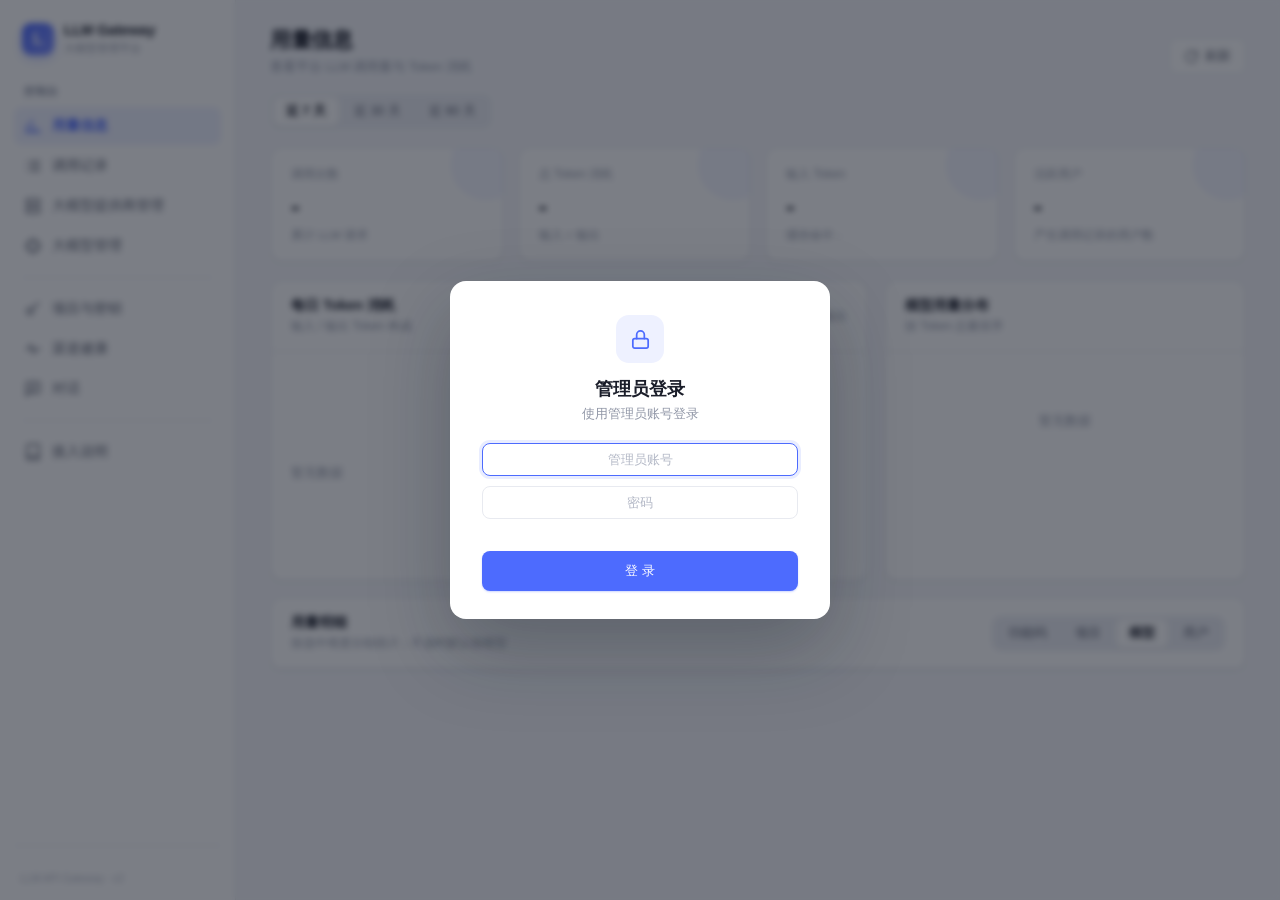
==== templates/model_manage.html @ e77bf0d7 "chore: adopt opensource-main as open-source baseline Merge unrelated open-source history into main. " ====
<!DOCTYPE html>
<html lang="zh-CN">
<head>
<meta charset="UTF-8">
<meta name="viewport" content="width=device-width, initial-scale=1.0">
<title>大模型管理平台 - LLM Gateway</title>
<style>
    :root {
        --accent: #4d6bfe;
        --accent-strong: #3d59e8;
        --accent-soft: #eef1ff;
        --accent-fade: #9db0ff;
        --text: #1a1d29;
        --text-2: #5b6070;
        --text-3: #9096a6;
        --border: #e8eaf0;
        --bg: #f6f7fb;
        --surface: #ffffff;
        --success: #12a150;
        --success-soft: #e9f8ef;
        --danger: #e5484d;
        --danger-soft: #fdecec;
        --warning: #d97706;
        --warning-soft: #fff7e8;
        --radius: 12px;
        --sidebar-w: 236px;
        --shadow: 0 1px 2px rgba(16, 24, 40, .04), 0 1px 3px rgba(16, 24, 40, .05);
    }

    * { margin: 0; padding: 0; box-sizing: border-box; }
    html, body { height: 100%; }
    body {
        font-family: -apple-system, BlinkMacSystemFont, "Segoe UI", "PingFang SC", "Hiragino Sans GB",
                     "Microsoft YaHei", Roboto, sans-serif;
        background: var(--bg);
        color: var(--text);
        font-size: 14px;
        -webkit-font-smoothing: antialiased;
    }
    button, input, select, textarea { font-family: inherit; }

    /* ========== 布局 ========== */
    .app { display: flex; min-height: 100vh; }
    .sidebar {
        width: var(--sidebar-w); flex: 0 0 var(--sidebar-w); height: 100vh;
        position: sticky; top: 0; background: var(--surface);
        border-right: 1px solid var(--border); display: flex; flex-direction: column;
        padding: 18px 14px 16px;
    }
    .brand { display: flex; align-items: center; gap: 10px; padding: 4px 8px 22px; }
    .brand-mark {
        width: 32px; height: 32px; border-radius: 9px; flex: 0 0 32px;
        background: linear-gradient(135deg, #4d6bfe 0%, #7b8cff 100%);
        display: flex; align-items: center; justify-content: center;
        color: #fff; font-weight: 700; font-size: 17px;
        box-shadow: 0 4px 10px rgba(77, 107, 254, .28);
    }
    .brand-name { font-size: 14.5px; font-weight: 700; letter-spacing: -.2px; line-height: 1.2; }
    .brand-sub { font-size: 11px; color: var(--text-3); margin-top: 2px; }

    .nav-label { font-size: 11px; font-weight: 600; letter-spacing: .06em; color: var(--text-3); padding: 6px 10px 8px; }
    .nav { display: flex; flex-direction: column; gap: 2px; }
    .nav-item {
        display: flex; align-items: center; gap: 10px; width: 100%;
        padding: 10px 10px; border: 0; border-radius: 8px; background: transparent;
        color: var(--text-2); font-size: 13.5px; font-weight: 500; cursor: pointer;
        text-align: left; text-decoration: none; transition: background .15s, color .15s;
    }
    .nav-item svg { width: 18px; height: 18px; flex: 0 0 18px; }
    .nav-item:hover { background: #f4f5f9; color: var(--text); }
    .nav-item.active { background: var(--accent-soft); color: var(--accent); font-weight: 600; }
    .nav-item.active svg { stroke: var(--accent); }

    .sidebar-foot { margin-top: auto; padding-top: 14px; border-top: 1px solid var(--border); }
    .env-title { font-size: 11px; font-weight: 600; color: var(--text-3); margin: 0 4px 8px; }
    .env-switch { display: flex; flex-direction: column; gap: 2px; }
    .env-btn {
        display: flex; align-items: center; gap: 8px; border: 0; background: transparent;
        border-radius: 7px; padding: 7px 9px; font-size: 12.5px; color: var(--text-2);
        cursor: pointer; text-align: left; transition: background .15s, color .15s;
    }
    .env-btn:hover { background: #f4f5f9; }
    .env-btn.active { color: var(--accent); font-weight: 600; background: var(--accent-soft); }
    .env-dot { width: 7px; height: 7px; border-radius: 50%; flex: 0 0 7px; background: #c6cad4; }
    .env-btn.active .env-dot { background: var(--accent); box-shadow: 0 0 0 3px rgba(77,107,254,.14); }
    .sidebar-version { font-size: 10.5px; color: #b7bbc7; padding: 12px 6px 0; }

    .main { flex: 1; min-width: 0; display: flex; flex-direction: column; }
    .topbar {
        display: flex; align-items: flex-end; justify-content: space-between; gap: 20px;
        padding: 26px 34px 18px; background: var(--bg);
        position: sticky; top: 0; z-index: 20; backdrop-filter: blur(6px);
    }
    .page-title { font-size: 21px; font-weight: 700; letter-spacing: -.3px; }
    .page-desc { font-size: 12.5px; color: var(--text-3); margin-top: 5px; }
    .topbar-actions { display: flex; align-items: center; gap: 8px; padding-bottom: 2px; }
    .content { padding: 0 34px 40px; max-width: 1480px; width: 100%; }
    .section { display: none; }
    .section.active { display: block; animation: fadeUp .22s ease; }
    @keyframes fadeUp { from { opacity: 0; transform: translateY(4px); } to { opacity: 1; transform: none; } }

    /* ========== 按钮 / 表单 ========== */
    .btn {
        display: inline-flex; align-items: center; justify-content: center; gap: 6px;
        padding: 8px 14px; border: 1px solid transparent; border-radius: 8px;
        font-size: 13px; font-weight: 500; cursor: pointer; white-space: nowrap;
        transition: background .15s, border-color .15s, color .15s, box-shadow .15s;
    }
    .btn svg { width: 15px; height: 15px; }
    .btn-primary { background: var(--accent); color: #fff; box-shadow: 0 1px 2px rgba(77,107,254,.28); }
    .btn-primary:hover { background: var(--accent-strong); }
    .btn-ghost { background: var(--surface); border-color: var(--border); color: var(--text-2); }
    .btn-ghost:hover { border-color: #d3d7e2; color: var(--text); }
    .btn-danger { background: var(--danger-soft); color: var(--danger); }
    .btn-danger:hover { background: #fbdcdc; }
    .btn-link { background: transparent; border: 0; color: var(--accent); padding: 4px 6px; }
    .btn-link:hover { background: var(--accent-soft); }
    .btn-link.danger { color: var(--danger); }
    .btn-link.danger:hover { background: var(--danger-soft); }
    .btn-sm { padding: 6px 10px; font-size: 12px; border-radius: 7px; }
    .btn:disabled { opacity: .55; cursor: not-allowed; }
    .btn-icon { padding: 8px; width: 34px; height: 34px; }

    .input, .select, .textarea {
        width: 100%; padding: 8px 11px; border: 1px solid var(--border); border-radius: 8px;
        background: var(--surface); font-size: 13px; color: var(--text); outline: none;
        transition: border-color .15s, box-shadow .15s;
    }
    .input::placeholder, .textarea::placeholder { color: #b3b8c6; }
    .input:focus, .select:focus, .textarea:focus {
        border-color: var(--accent); box-shadow: 0 0 0 3px rgba(77, 107, 254, .12);
    }
    .input:disabled, .select:disabled, .textarea:disabled {
        background: #f3f4f7; color: #a6abb8; cursor: not-allowed;
    }
    .param-panel { background: #fbfbfd; border: 1px solid var(--border); border-radius: 10px; padding: 14px; }
    .param-grid { display: grid; grid-template-columns: repeat(2, 1fr); gap: 14px 18px; }
    .param-item { display: flex; flex-direction: column; gap: 5px; }
    .param-name { display: flex; align-items: baseline; justify-content: space-between; gap: 8px; font-size: 12px; font-weight: 600; color: var(--text-2); }
    .param-range { font-size: 10.5px; font-weight: 400; color: var(--text-3); }
    .param-hint { font-size: 10.5px; line-height: 1.5; color: var(--text-3); }
    @media (max-width: 700px) { .param-grid { grid-template-columns: 1fr; } }
    .select { appearance: none; background-image: url("data:image/svg+xml,%3Csvg xmlns='http://www.w3.org/2000/svg' width='12' height='12' viewBox='0 0 24 24' fill='none' stroke='%239096a6' stroke-width='2'%3E%3Cpath d='M6 9l6 6 6-6'/%3E%3C/svg%3E"); background-repeat: no-repeat; background-position: right 10px center; padding-right: 28px; }
    .textarea { resize: vertical; min-height: 64px; }
    .field { display: flex; flex-direction: column; gap: 6px; }
    .field > label { font-size: 12px; font-weight: 600; color: var(--text-2); }
    .field > label .req { color: var(--danger); }
    .field .hint { font-size: 11.5px; color: var(--text-3); }
    .field-row { display: grid; grid-template-columns: 1fr 1fr; gap: 16px; }
    .field-row .full { grid-column: 1 / -1; }
    .radio-group { display: flex; gap: 16px; padding: 5px 0; }
    .radio-group label { display: inline-flex; align-items: center; gap: 5px; font-size: 13px; color: var(--text-2); cursor: pointer; }
    .radio-group input { accent-color: var(--accent); }

    /* ========== 通用卡片 / 表格 ========== */
    .card { background: var(--surface); border: 1px solid var(--border); border-radius: var(--radius); box-shadow: var(--shadow); }
    .card-head {
        display: flex; align-items: center; justify-content: space-between; gap: 12px;
        padding: 16px 20px; border-bottom: 1px solid var(--border);
    }
    .card-title { font-size: 14px; font-weight: 650; }
    .card-sub { font-size: 12px; color: var(--text-3); margin-top: 3px; }
    .card-body { padding: 20px; }

    .toolbar {
        display: flex; align-items: center; gap: 10px; flex-wrap: wrap;
        padding: 16px 20px; border-bottom: 1px solid var(--border);
    }
    .toolbar .input, .toolbar .select { width: auto; min-width: 130px; }
    .toolbar .spacer { flex: 1; }
    .toolbar-search { position: relative; }
    .toolbar-search .input { padding-left: 32px; min-width: 180px; }
    .toolbar-search svg { position: absolute; left: 10px; top: 50%; transform: translateY(-50%); width: 14px; height: 14px; color: var(--text-3); pointer-events: none; }

    table { width: 100%; border-collapse: collapse; }
    th, td { text-align: left; padding: 11px 14px; font-size: 13px; border-bottom: 1px solid #f1f2f6; vertical-align: middle; }
    th { color: var(--text-3); font-size: 11.5px; font-weight: 600; letter-spacing: .02em; background: #fbfbfd; white-space: nowrap; }
    tbody tr:last-child td { border-bottom: 0; }
    tbody tr:hover td { background: #f9faff; }
    /* 复制成功后短暂高亮新增行，便于定位 */
    @keyframes rowFlash { from { background: var(--accent-soft); } to { background: transparent; } }
    tbody tr.row-copied td { animation: rowFlash 1.8s ease-out; }
    .table-wrap { overflow-x: auto; }
    .num { font-variant-numeric: tabular-nums; }
    .muted { color: var(--text-3); }
    .mono { font-family: "SFMono-Regular", Consolas, "Liberation Mono", Menlo, monospace; }
    .ellipsis { display: block; max-width: 220px; overflow: hidden; text-overflow: ellipsis; white-space: nowrap; }
    .actions { display: flex; gap: 2px; white-space: nowrap; }

    .tag { display: inline-flex; align-items: center; padding: 2px 8px; border-radius: 6px; font-size: 11px; font-weight: 600; line-height: 1.6; white-space: nowrap; }
    .tag-blue { background: var(--accent-soft); color: var(--accent); }
    .tag-green { background: var(--success-soft); color: var(--success); }
    .tag-orange { background: var(--warning-soft); color: var(--warning); }
    .tag-purple { background: #f3ecff; color: #7c3aed; }
    .tag-gray { background: #f3f4f7; color: var(--text-3); }
    .tag-red { background: var(--danger-soft); color: var(--danger); }
    /* 集群1..9 使用固定色系，便于列表中快速区分 */
    .tag-c1 { background: #eef1ff; color: #4d6bfe; }
    .tag-c2 { background: #e9f8ef; color: #12a150; }
    .tag-c3 { background: #fff7e8; color: #d97706; }
    .tag-c4 { background: #f3ecff; color: #7c3aed; }
    .tag-c5 { background: #e6f7fa; color: #0891b2; }
    .tag-c6 { background: #fdeef3; color: #db2777; }
    .tag-c7 { background: #e7f7f3; color: #0f766e; }
    .tag-c8 { background: #f2f9e5; color: #4d7c0f; }
    .tag-c9 { background: #f1f4f9; color: #475569; }

    .empty { text-align: center; padding: 54px 20px; color: var(--text-3); font-size: 13px; }
    .empty svg { width: 38px; height: 38px; stroke: #d6d9e2; margin-bottom: 10px; }

    /* 胶囊开关 */
    .toggle { position: relative; display: inline-block; width: 38px; height: 22px; cursor: pointer; vertical-align: middle; }
    .toggle input { opacity: 0; width: 0; height: 0; }
    .toggle-track { position: absolute; inset: 0; background: #d9dce5; border-radius: 22px; transition: background .2s; }
    .toggle-track::before { content: ""; position: absolute; width: 18px; height: 18px; left: 2px; top: 2px; background: #fff; border-radius: 50%; transition: transform .2s; box-shadow: 0 1px 2px rgba(0,0,0,.18); }
    .toggle input:checked + .toggle-track { background: var(--success); }
    .toggle input:checked + .toggle-track::before { transform: translateX(16px); }
    .toggle.loading { opacity: .5; pointer-events: none; }

    /* ========== 用量 ========== */
    .section-head { display: flex; align-items: center; justify-content: space-between; gap: 14px; margin-bottom: 18px; }
    .segmented { display: inline-flex; padding: 3px; background: #eceef4; border-radius: 9px; gap: 2px; }
    .segmented button {
        border: 0; background: transparent; padding: 6px 13px; border-radius: 7px;
        font-size: 12.5px; font-weight: 500; color: var(--text-2); cursor: pointer; transition: all .15s;
    }
    .segmented button:hover { color: var(--text); }
    .segmented button.active { background: var(--surface); color: var(--text); box-shadow: 0 1px 2px rgba(16,24,40,.1); font-weight: 600; }

    .stat-grid { display: grid; grid-template-columns: repeat(4, 1fr); gap: 14px; margin-bottom: 18px; }
    .stat {
        background: var(--surface); border: 1px solid var(--border); border-radius: var(--radius);
        padding: 18px 20px; box-shadow: var(--shadow); position: relative; overflow: hidden;
    }
    .stat-label { font-size: 12px; color: var(--text-3); font-weight: 500; display: flex; align-items: center; gap: 6px; }
    .stat-value { font-size: 26px; font-weight: 700; letter-spacing: -.6px; margin-top: 8px; font-variant-numeric: tabular-nums; }
    .stat-sub { font-size: 11.5px; color: var(--text-3); margin-top: 6px; }
    .stat-accent { position: absolute; right: -18px; top: -18px; width: 70px; height: 70px; border-radius: 50%; background: var(--accent-soft); opacity: .7; }

    .grid-2 { display: grid; grid-template-columns: 1.65fr 1fr; gap: 16px; margin-bottom: 16px; }
    .chart-wrap { padding: 20px 20px 12px; }
    .chart-legend { display: flex; gap: 16px; font-size: 11.5px; color: var(--text-3); }
    .legend-item { display: inline-flex; align-items: center; gap: 6px; }
    .legend-dot { width: 8px; height: 8px; border-radius: 2px; }
    .chart { display: flex; align-items: flex-end; gap: 6px; height: 196px; padding-top: 14px; overflow-x: auto; }
    .chart-col { position: relative; flex: 1 1 0; min-width: 8px; max-width: 54px; display: flex; flex-direction: column; align-items: center; height: 100%; justify-content: flex-end; padding-bottom: 18px; }
    .chart-stack { width: 100%; display: flex; flex-direction: column; justify-content: flex-end; height: 100%; border-radius: 0; overflow: hidden; background: #f3f4f8; }
    .chart-seg { width: 100%; transition: filter .15s; }
    .chart-col:hover .chart-stack { filter: brightness(.96); }
    .chart-seg.input { background: var(--accent); border-radius: 0; }
    .chart-seg.output { background: var(--accent-fade); border-radius: 0 0 2px 2px; }
    .chart-x { position: absolute; bottom: 0; left: 50%; transform: translateX(-50%); font-size: 10px; color: var(--text-3); white-space: nowrap; }
    .chart-empty { height: 190px; display: flex; align-items: center; justify-content: center; color: var(--text-3); font-size: 13px; }

    .mini-list { padding: 6px 8px 12px; }
    .mini-row { display: flex; align-items: center; gap: 12px; padding: 11px 12px; border-radius: 8px; }
    .mini-row:hover { background: #f9faff; }
    .mini-rank { width: 20px; font-size: 11px; font-weight: 700; color: var(--text-3); }
    .mini-main { flex: 1; min-width: 0; }
    .mini-model { font-size: 12.5px; font-weight: 600; overflow: hidden; text-overflow: ellipsis; white-space: nowrap; }
    .mini-bar { height: 4px; border-radius: 4px; background: #eef0f6; margin-top: 6px; overflow: hidden; }
    .mini-bar span { display: block; height: 100%; border-radius: 4px; background: var(--accent); }
    .mini-value { font-size: 12px; font-weight: 600; font-variant-numeric: tabular-nums; text-align: right; }
    .mini-value small { display: block; font-size: 10.5px; color: var(--text-3); font-weight: 400; margin-top: 2px; }

    /* ========== 分页 ========== */
    .pagination { display: flex; align-items: center; justify-content: space-between; padding: 13px 20px; border-top: 1px solid var(--border); }
    .page-info { font-size: 12.5px; color: var(--text-3); }
    .page-btns { display: flex; align-items: center; gap: 6px; }
    .page-num { font-size: 12.5px; color: var(--text-2); padding: 0 8px; font-variant-numeric: tabular-nums; }

    /* ========== 模态框 ========== */
    .modal-overlay {
        display: none; position: fixed; inset: 0; z-index: 100;
        background: rgba(16, 20, 34, .42); align-items: flex-start; justify-content: center;
        padding: 7vh 18px 18px; overflow-y: auto; backdrop-filter: blur(2px);
    }
    .modal-overlay.active { display: flex; }
    .modal {
        width: 600px; max-width: 100%; background: var(--surface); border-radius: 14px;
        box-shadow: 0 24px 64px rgba(16, 24, 40, .2); animation: popIn .2s ease;
    }
    .modal.wide { width: 700px; }
    @keyframes popIn { from { opacity: 0; transform: translateY(8px) scale(.985); } to { opacity: 1; transform: none; } }
    .modal-head { display: flex; align-items: center; justify-content: space-between; padding: 18px 24px; border-bottom: 1px solid var(--border); }
    .modal-head h3 { font-size: 15.5px; font-weight: 650; }
    .modal-close { border: 0; background: transparent; color: var(--text-3); font-size: 20px; line-height: 1; cursor: pointer; padding: 4px 8px; border-radius: 6px; }
    .modal-close:hover { background: #f3f4f7; color: var(--text); }
    .modal-body { padding: 22px 24px; }
    .modal-foot { display: flex; justify-content: flex-end; gap: 10px; padding: 15px 24px; border-top: 1px solid var(--border); background: #fbfbfd; border-radius: 0 0 14px 14px; }

    /* ========== 确认弹窗 ========== */
    .modal-overlay.confirm-overlay { align-items: center; padding: 20px; }
    .confirm-modal {
        width: 424px; max-width: 100%; background: var(--surface); border-radius: 16px;
        box-shadow: 0 28px 80px rgba(16, 24, 40, .26), 0 0 0 1px rgba(16, 24, 40, .04);
        overflow: hidden; animation: popIn .18s ease;
    }
    .confirm-body { display: flex; align-items: flex-start; gap: 15px; padding: 24px 24px 20px; }
    .confirm-icon {
        width: 42px; height: 42px; flex: 0 0 42px; border-radius: 12px;
        display: flex; align-items: center; justify-content: center;
        background: var(--danger-soft); color: var(--danger);
    }
    .confirm-icon.is-primary { background: var(--accent-soft); color: var(--accent); }
    .confirm-icon svg { width: 20px; height: 20px; }
    .confirm-copy { min-width: 0; flex: 1; padding-top: 1px; }
    .confirm-copy h3 { font-size: 15.5px; font-weight: 650; letter-spacing: -.1px; }
    .confirm-copy p { margin-top: 7px; font-size: 13px; line-height: 1.65; color: var(--text-2); word-break: break-word; }
    .confirm-subject {
        display: flex; align-items: center; gap: 8px; margin-top: 12px; padding: 9px 12px;
        border: 1px solid var(--border); border-radius: 8px; background: #f7f8fb;
        font-size: 12.5px; font-weight: 600; color: var(--text); word-break: break-all;
    }
    .confirm-subject::before { content: ''; width: 6px; height: 6px; flex: 0 0 6px; border-radius: 50%; background: var(--danger); }
    .confirm-subject.is-primary::before { background: var(--accent); }
    .confirm-copy .confirm-note { color: var(--text-3); font-size: 12.5px; }
    .confirm-foot {
        display: flex; justify-content: flex-end; gap: 10px; padding: 14px 24px;
        background: #fbfbfd; border-top: 1px solid var(--border);
    }
    .btn-danger-solid { background: var(--danger); color: #fff; box-shadow: 0 1px 2px rgba(229, 72, 77, .32); }
    .btn-danger-solid:hover { background: #d33c41; }
    .confirm-foot .btn:focus-visible { outline: 2px solid var(--accent-fade); outline-offset: 2px; }

    /* 下拉建议 */
    .combo { position: relative; }
    .combo .input { padding-right: 30px; }
    .combo .arrow { position: absolute; right: 11px; top: 50%; transform: translateY(-50%); pointer-events: none; color: var(--text-3); font-size: 10px; transition: transform .15s; }
    .combo .arrow.open { transform: translateY(-50%) rotate(180deg); }
    .combo-list {
        display: none; position: absolute; top: calc(100% + 4px); left: 0; right: 0; z-index: 30;
        background: var(--surface); border: 1px solid var(--border); border-radius: 9px;
        box-shadow: 0 12px 32px rgba(16,24,40,.14); max-height: 230px; overflow-y: auto; padding: 4px;
    }
    .combo-list.active { display: block; }
    .combo-item { padding: 8px 10px; border-radius: 6px; font-size: 12.5px; cursor: pointer; color: var(--text-2); }
    .combo-item:hover { background: var(--accent-soft); color: var(--accent); }
    .combo-empty { padding: 12px; font-size: 12px; color: var(--text-3); text-align: center; }
    .company-item { display: flex; align-items: center; justify-content: space-between; gap: 12px; }
    .ci-name { font-size: 12.5px; font-weight: 600; color: var(--text); }
    .combo-item:hover .ci-name { color: var(--accent); }
    .ci-meta { font-size: 11px; color: var(--text-3); max-width: 62%; overflow: hidden; text-overflow: ellipsis; white-space: nowrap; }

    /* ========== Toast / 鉴权 ========== */
    .toast {
        position: fixed; top: 22px; left: 50%; transform: translateX(-50%);
        padding: 10px 18px; border-radius: 9px; font-size: 13px; font-weight: 500;
        z-index: 200; color: #fff; box-shadow: 0 8px 24px rgba(16,24,40,.18);
        animation: toastIn .22s ease;
    }
    .toast-success { background: #172033; }
    .toast-error { background: var(--danger); }
    @keyframes toastIn { from { opacity: 0; transform: translate(-50%, -8px); } to { opacity: 1; transform: translate(-50%, 0); } }

    .auth-overlay { display: none; position: fixed; inset: 0; z-index: 300; background: rgba(16,20,34,.55); align-items: center; justify-content: center; padding: 20px; backdrop-filter: blur(3px); }
    .auth-overlay.active { display: flex; }
    .auth-card { width: 380px; max-width: 100%; background: var(--surface); border-radius: 16px; padding: 34px 32px 28px; text-align: center; box-shadow: 0 30px 80px rgba(16,24,40,.28); }
    .auth-icon { width: 48px; height: 48px; margin: 0 auto 14px; border-radius: 13px; background: var(--accent-soft); display: flex; align-items: center; justify-content: center; color: var(--accent); }
    .auth-icon svg { width: 23px; height: 23px; }
    .auth-card h2 { font-size: 18px; font-weight: 700; margin-bottom: 5px; }
    .auth-hint { font-size: 12.5px; color: var(--text-3); margin-bottom: 20px; }
    .auth-card .input { text-align: center; }
    .auth-card .input + .input { margin-top: 10px; }
    .auth-error { font-size: 12px; color: var(--danger); min-height: 18px; margin-top: 8px; text-align: left; }
    .auth-card .btn { width: 100%; margin-top: 6px; padding: 10px 0; }

    /* ========== 接入说明 ========== */
    .nav-divider { height: 1px; background: var(--border); margin: 10px 8px; }
    .doc-stack { display: flex; flex-direction: column; gap: 16px; }
    .doc-hero {
        background: linear-gradient(120deg, #f2f5ff 0%, #ffffff 58%);
        border: 1px solid #e3e8ff; border-radius: var(--radius); padding: 22px 24px;
    }
    .doc-hero h2 { font-size: 16px; margin-bottom: 8px; }
    .doc-hero p { font-size: 13px; color: var(--text-2); line-height: 1.75; }
    .doc-card { padding: 20px 22px; }
    .doc-card h3 { font-size: 14px; font-weight: 650; margin-bottom: 6px; }
    .doc-card .doc-sub { font-size: 12px; color: var(--text-3); margin-bottom: 14px; }
    .doc-card p { font-size: 13px; color: var(--text-2); line-height: 1.8; }
    .doc-card p + p { margin-top: 8px; }
    .doc-card code, .doc-hero code {
        background: #f1f3f9; color: #3d59e8; padding: 1px 6px; border-radius: 5px;
        font-family: "SFMono-Regular", Consolas, Menlo, monospace; font-size: 12px;
    }
    .doc-grid { display: grid; grid-template-columns: 1fr 1fr; gap: 16px; }
    .doc-table th, .doc-table td { padding: 9px 12px; font-size: 12.5px; }
    .doc-table td code { white-space: nowrap; }
    .doc-steps { counter-reset: step; display: flex; flex-direction: column; gap: 10px; margin-top: 12px; }
    .doc-step { display: flex; gap: 12px; align-items: flex-start; }
    .doc-step::before {
        counter-increment: step; content: counter(step);
        width: 22px; height: 22px; flex: 0 0 22px; border-radius: 50%;
        background: var(--accent-soft); color: var(--accent); font-size: 11.5px; font-weight: 700;
        display: flex; align-items: center; justify-content: center; margin-top: 1px;
    }
    .doc-step div { font-size: 12.5px; color: var(--text-2); line-height: 1.7; }
    .code-box { margin-top: 12px; border-radius: 10px; overflow: hidden; background: #0f172a; }
    .code-head {
        display: flex; align-items: center; justify-content: space-between;
        padding: 8px 12px; background: rgba(255,255,255,.06);
        color: #94a3b8; font-size: 11.5px; letter-spacing: .02em;
    }
    .code-head button {
        border: 1px solid rgba(255,255,255,.18); background: transparent; color: #cbd5e1;
        border-radius: 5px; padding: 3px 9px; font-size: 11px; cursor: pointer;
    }
    .code-head button:hover { background: rgba(255,255,255,.08); color: #fff; }
    .code-block {
        margin: 0; padding: 16px 18px; color: #e2e8f0;
        font-family: "SFMono-Regular", Consolas, "Liberation Mono", Menlo, monospace;
        font-size: 12.5px; line-height: 1.75; overflow-x: auto; white-space: pre;
    }

    /* ========== 项目 / 渠道健康 ========== */
    .flex { display: flex; align-items: center; gap: 8px; }
    .grid-3 { display: grid; grid-template-columns: repeat(3, minmax(0, 1fr)); gap: 14px; }
    .health-cluster {
        background: var(--surface); border: 1px solid var(--border);
        border-radius: 12px; padding: 14px 16px;
    }
    .health-cluster-head { display: flex; justify-content: space-between; align-items: center; font-weight: 600; margin-bottom: 10px; }
    .health-cluster-stats { display: flex; gap: 14px; font-size: 12.5px; color: var(--text-2); }
    .health-cluster-stats b { color: var(--text); font-variant-numeric: tabular-nums; }
    .status-badge {
        display: inline-flex; align-items: center; gap: 6px;
        padding: 3px 8px; border-radius: 999px; font-size: 11.5px; font-weight: 600;
        white-space: nowrap;
    }
    .status-badge::before { content: ''; width: 7px; height: 7px; border-radius: 50%; background: currentColor; }
    .status-closed { color: #15803d; background: #ecfdf3; }
    .status-open { color: #b42318; background: #fef3f2; }
    .status-half_open { color: #b54708; background: #fffaeb; }
    .status-disabled { color: #475467; background: #f2f4f7; }
    .secret-box {
        background: #0f172a; color: #e2e8f0; padding: 14px 16px; border-radius: 10px;
        font-family: "SFMono-Regular", Consolas, "Liberation Mono", Menlo, monospace;
        font-size: 12.5px; line-height: 1.7; word-break: break-all;
    }
    .detail-meta { color: var(--text-3); font-size: 12px; }
    .route-input { width: 74px; }
    @media (max-width: 1200px) {
        .grid-3 { grid-template-columns: repeat(2, minmax(0, 1fr)); }
    }
    @media (max-width: 760px) {
        .grid-3 { grid-template-columns: 1fr; }
    }

    /* ========== 响应式 ========== */
    @media (max-width: 1200px) {
        .stat-grid { grid-template-columns: repeat(2, 1fr); }
        .grid-2 { grid-template-columns: 1fr; }
    }
    @media (max-width: 900px) {
        .sidebar { width: 68px; flex-basis: 68px; padding: 16px 10px; }
        .brand-text, .nav-label, .nav-item span, .env-title, .env-btn span, .sidebar-version { display: none; }
        .brand { justify-content: center; padding-bottom: 16px; }
        .nav-item { justify-content: center; padding: 11px; }
        .env-btn { justify-content: center; }
        .topbar, .content { padding-left: 20px; padding-right: 20px; }
        .topbar { flex-direction: column; align-items: flex-start; }
    }
</style>
</head>
<body>
<div class="app">
    <!-- 左侧菜单 -->
    <aside class="sidebar">
        <div class="brand">
            <div class="brand-mark">L</div>
            <div class="brand-text">
                <div class="brand-name">LLM Gateway</div>
                <div class="brand-sub">大模型管理平台</div>
            </div>
        </div>

        <div class="nav-label">控制台</div>
        <nav class="nav">
            <button class="nav-item active" data-section="usage" onclick="switchSection('usage')">
                <svg viewBox="0 0 24 24" fill="none" stroke="currentColor" stroke-width="1.8" stroke-linecap="round" stroke-linejoin="round"><path d="M4 20V10"/><path d="M10 20V4"/><path d="M16 20v-6"/><path d="M22 20H2"/></svg>
                <span>用量信息</span>
            </button>
            <button class="nav-item" data-section="calls" onclick="switchSection('calls')">
                <svg viewBox="0 0 24 24" fill="none" stroke="currentColor" stroke-width="1.8" stroke-linecap="round" stroke-linejoin="round"><path d="M8 6h13"/><path d="M8 12h13"/><path d="M8 18h13"/><path d="M3 6h.01"/><path d="M3 12h.01"/><path d="M3 18h.01"/></svg>
                <span>调用记录</span>
            </button>
            <button class="nav-item" data-section="providers" onclick="switchSection('providers')">
                <svg viewBox="0 0 24 24" fill="none" stroke="currentColor" stroke-width="1.8" stroke-linecap="round" stroke-linejoin="round"><rect x="3" y="3" width="18" height="7" rx="2"/><rect x="3" y="14" width="18" height="7" rx="2"/><path d="M7 6.5h.01"/><path d="M7 17.5h.01"/></svg>
                <span>大模型提供商管理</span>
            </button>
            <button class="nav-item" data-section="models" onclick="switchSection('models')">
                <svg viewBox="0 0 24 24" fill="none" stroke="currentColor" stroke-width="1.8" stroke-linecap="round" stroke-linejoin="round"><rect x="6" y="6" width="12" height="12" rx="2"/><path d="M9 2v4"/><path d="M15 2v4"/><path d="M9 18v4"/><path d="M15 18v4"/><path d="M2 9h4"/><path d="M2 15h4"/><path d="M18 9h4"/><path d="M18 15h4"/></svg>
                <span>大模型管理</span>
            </button>
            <div class="nav-divider"></div>
            <button class="nav-item" data-section="projects" onclick="switchSection('projects')">
                <svg viewBox="0 0 24 24" fill="none" stroke="currentColor" stroke-width="1.8" stroke-linecap="round" stroke-linejoin="round"><circle cx="8" cy="15" r="4"/><path d="m10.85 12.15 6.15-6.15"/><path d="m18 5 1.5-1.5"/><path d="m15 8 1.5-1.5"/></svg>
                <span>项目与密钥</span>
            </button>
            <button class="nav-item" data-section="health" onclick="switchSection('health')">
                <svg viewBox="0 0 24 24" fill="none" stroke="currentColor" stroke-width="1.8" stroke-linecap="round" stroke-linejoin="round"><path d="M3 12h4l2-6 4 12 2-6h6"/></svg>
                <span>渠道健康</span>
            </button>
            <a class="nav-item" href="/chat" target="_blank" rel="noopener">
                <svg viewBox="0 0 24 24" fill="none" stroke="currentColor" stroke-width="1.8" stroke-linecap="round" stroke-linejoin="round"><path d="M21 15a2 2 0 0 1-2 2H7l-4 4V5a2 2 0 0 1 2-2h14a2 2 0 0 1 2 2z"/><path d="M8 9h8"/><path d="M8 13h5"/></svg>
                <span>对话</span>
            </a>
            <div class="nav-divider"></div>
            <button class="nav-item" data-section="integration" onclick="switchSection('integration')">
                <svg viewBox="0 0 24 24" fill="none" stroke="currentColor" stroke-width="1.8" stroke-linecap="round" stroke-linejoin="round"><path d="M4 19.5A2.5 2.5 0 0 1 6.5 17H20"/><path d="M6.5 2H20v20H6.5A2.5 2.5 0 0 1 4 19.5v-15A2.5 2.5 0 0 1 6.5 2z"/></svg>
                <span>接入说明</span>
            </button>
        </nav>

        <div class="sidebar-foot">
            <div id="envBlock">
                <div class="env-title">环境</div>
                <div class="env-switch" id="envSwitch"></div>
            </div>
            <div class="sidebar-version">LLM API Gateway · v2</div>
        </div>
    </aside>

    <!-- 右侧内容 -->
    <main class="main">
        <header class="topbar">
            <div>
                <h1 class="page-title" id="pageTitle">用量信息</h1>
                <p class="page-desc" id="pageDesc">查看平台 LLM 调用量与 Token 消耗</p>
            </div>
            <div class="topbar-actions">
                <button class="btn btn-ghost" onclick="refreshSection()" title="刷新当前页面">
                    <svg viewBox="0 0 24 24" fill="none" stroke="currentColor" stroke-width="1.8" stroke-linecap="round" stroke-linejoin="round"><path d="M21 12a9 9 0 1 1-2.64-6.36"/><path d="M21 3v6h-6"/></svg>
                    刷新
                </button>
                <button class="btn btn-ghost" id="btnLock" onclick="lockPage()" style="display:none" title="退出管理登录">
                    <svg viewBox="0 0 24 24" fill="none" stroke="currentColor" stroke-width="1.8" stroke-linecap="round" stroke-linejoin="round"><rect x="4" y="11" width="16" height="10" rx="2"/><path d="M8 11V7a4 4 0 0 1 8 0v4"/></svg>
                    退出
                </button>
            </div>
        </header>

        <div class="content">
            <!-- ============ 用量信息 ============ -->
            <section class="section active" id="sec-usage">
                <div class="section-head">
                    <div class="segmented" id="usageRange">
                        <button class="active" onclick="setUsageRange(7, this)">近 7 天</button>
                        <button onclick="setUsageRange(30, this)">近 30 天</button>
                        <button onclick="setUsageRange(90, this)">近 90 天</button>
                    </div>
                    <span class="muted" style="font-size:12px" id="usageRangeText"></span>
                </div>

                <div class="stat-grid">
                    <div class="stat">
                        <div class="stat-accent"></div>
                        <div class="stat-label">调用次数</div>
                        <div class="stat-value num" id="statCalls">-</div>
                        <div class="stat-sub" id="statCallsSub">累计 LLM 请求</div>
                    </div>
                    <div class="stat">
                        <div class="stat-accent"></div>
                        <div class="stat-label">总 Token 消耗</div>
                        <div class="stat-value num" id="statTokens">-</div>
                        <div class="stat-sub" id="statTokensSub">输入 + 输出</div>
                    </div>
                    <div class="stat">
                        <div class="stat-accent"></div>
                        <div class="stat-label">输入 Token</div>
                        <div class="stat-value num" id="statPrompt">-</div>
                        <div class="stat-sub" id="statCacheSub">缓存命中 -</div>
                    </div>
                    <div class="stat">
                        <div class="stat-accent"></div>
                        <div class="stat-label">活跃用户</div>
                        <div class="stat-value num" id="statUsers">-</div>
                        <div class="stat-sub">产生调用记录的用户数</div>
                    </div>
                </div>

                <div class="grid-2">
                    <div class="card">
                        <div class="card-head">
                            <div>
                                <div class="card-title">每日 Token 消耗</div>
                                <div class="card-sub">输入 / 输出 Token 构成</div>
                            </div>
                            <div class="chart-legend">
                                <span class="legend-item"><span class="legend-dot" style="background:#4d6bfe"></span>输入</span>
                                <span class="legend-item"><span class="legend-dot" style="background:#9db0ff"></span>输出</span>
                            </div>
                        </div>
                        <div class="chart-wrap">
                            <div class="chart" id="usageChart"><div class="chart-empty">暂无数据</div></div>
                        </div>
                    </div>

                    <div class="card">
                        <div class="card-head">
                            <div>
                                <div class="card-title">模型用量分布</div>
                                <div class="card-sub">按 Token 总量排序</div>
                            </div>
                        </div>
                        <div class="mini-list" id="modelMiniList">
                            <div class="empty">暂无数据</div>
                        </div>
                    </div>
                </div>

                <div class="card">
                    <div class="card-head">
                        <div>
                            <div class="card-title">用量明细</div>
                            <div class="card-sub">按选中维度分组统计；不选时默认按模型</div>
                        </div>
                        <div class="segmented" id="usageGroupBy">
                            <button data-group="feature_code" onclick="toggleUsageGroup('feature_code', this)">功能码</button>
                            <button data-group="project" onclick="toggleUsageGroup('project', this)">项目</button>
                            <button data-group="model" class="active" onclick="toggleUsageGroup('model', this)">模型</button>
                            <button data-group="user_id" onclick="toggleUsageGroup('user_id', this)">用户</button>
                        </div>
                    </div>
                    <div class="table-wrap">
                        <table>
                            <thead id="usageGroupHead"></thead>
                            <tbody id="usageGroupBody"></tbody>
                        </table>
                    </div>
                </div>
            </section>

            <!-- ============ 调用记录 ============ -->
            <section class="section" id="sec-calls">
                <div class="card">
                    <div class="toolbar">
                        <div class="toolbar-search">
                            <svg viewBox="0 0 24 24" fill="none" stroke="currentColor" stroke-width="2"><circle cx="11" cy="11" r="7"/><path d="m20 20-3.5-3.5"/></svg>
                            <input class="input" id="callUser" placeholder="用户 ID">
                        </div>
                        <input class="input" id="callProject" placeholder="项目 ID">
                        <input class="input" id="callModel" placeholder="模型名称">
                        <input class="input" id="callPurpose" placeholder="用途（main / async / 自定义）">
                        <input class="input" id="callStart" type="date" title="开始日期">
                        <input class="input" id="callEnd" type="date" title="结束日期">
                        <button class="btn btn-primary btn-sm" onclick="searchCalls()">查询</button>
                        <button class="btn btn-ghost btn-sm" onclick="resetCallFilters()">重置</button>
                    </div>
                    <div class="table-wrap">
                        <table>
                            <thead>
                            <tr>
                                <th>时间</th>
                                <th>用户</th>
                                <th>项目</th>
                                <th>模型</th>
                                <th>用途</th>
                                <th>流式</th>
                                <th>输入</th>
                                <th>输出</th>
                                <th>缓存命中</th>
                                <th>总 Token</th>
                            </tr>
                            </thead>
                            <tbody id="callBody">
                            <tr><td colspan="10"><div class="empty">加载中...</div></td></tr>
                            </tbody>
                        </table>
                    </div>
                    <div class="pagination">
                        <span class="page-info" id="callPageInfo">共 0 条</span>
                        <div class="page-btns">
                            <button class="btn btn-ghost btn-sm" id="callPrev" onclick="gotoCallPage(-1)">上一页</button>
                            <span class="page-num" id="callPageNum">1 / 1</span>
                            <button class="btn btn-ghost btn-sm" id="callNext" onclick="gotoCallPage(1)">下一页</button>
                        </div>
                    </div>
                </div>
            </section>

            <!-- ============ 大模型提供商管理 ============ -->
            <section class="section" id="sec-providers">
                <div class="section-head" style="justify-content:flex-end">
                    <button class="btn btn-primary" onclick="openProviderModal()">
                        <svg viewBox="0 0 24 24" fill="none" stroke="currentColor" stroke-width="2" stroke-linecap="round"><path d="M12 5v14"/><path d="M5 12h14"/></svg>
                        新增提供商
                    </button>
                </div>

                <div class="card">
                    <div class="table-wrap">
                        <table>
                            <thead>
                            <tr>
                                <th>提供商名称</th>
                                <th>API 地址</th>
                                <th>API Key</th>
                                <th>关联模型</th>
                                <th>备注</th>
                                <th>更新时间</th>
                                <th style="text-align:right">操作</th>
                            </tr>
                            </thead>
                            <tbody id="providerBody">
                            <tr><td colspan="7"><div class="empty">加载中...</div></td></tr>
                            </tbody>
                        </table>
                    </div>
                </div>
            </section>

            <!-- ============ 大模型管理 ============ -->
            <section class="section" id="sec-models">
                <div class="card">
                    <div class="toolbar">
                        <div class="toolbar-search">
                            <svg viewBox="0 0 24 24" fill="none" stroke="currentColor" stroke-width="2"><circle cx="11" cy="11" r="7"/><path d="m20 20-3.5-3.5"/></svg>
                            <input class="input" id="filterModelName" placeholder="模型名称" oninput="loadModels()">
                        </div>
                        <select class="select" id="filterProvider" onchange="loadModels()">
                            <option value="">全部提供商</option>
                        </select>
                        <select class="select" id="filterType" onchange="loadModels()">
                            <option value="">全部类型</option>
                            <option value="0">文本模型</option>
                            <option value="1">语音模型</option>
                        </select>
                        <select class="select" id="filterUsing" onchange="loadModels()">
                            <option value="">全部状态</option>
                            <option value="1">使用中</option>
                            <option value="0">未使用</option>
                        </select>
                        <select class="select" id="filterAsyncType" onchange="loadModels()">
                            <option value="">全部集群</option>
                            <option value="async1">集群1</option>
                            <option value="async2">集群2</option>
                            <option value="async3">集群3</option>
                            <option value="async4">集群4</option>
                            <option value="async5">集群5</option>
                            <option value="async6">集群6</option>
                            <option value="async7">集群7</option>
                            <option value="async8">集群8</option>
                            <option value="async9">集群9</option>
                        </select>
                        <div class="spacer"></div>
                        <button class="btn btn-primary" onclick="openModelModal()">
                            <svg viewBox="0 0 24 24" fill="none" stroke="currentColor" stroke-width="2" stroke-linecap="round"><path d="M12 5v14"/><path d="M5 12h14"/></svg>
                            新增模型
                        </button>
                    </div>
                    <div class="table-wrap">
                        <table>
                            <thead>
                            <tr>
                                <th>模型名称</th>
                                <th>提供商</th>
                                <th>类型</th>
                                <th>使用中</th>
                                <th>思考</th>
                                <th>流式</th>
                                <th>集群</th>
                                <th>大模型参数</th>
                                <th>单价</th>
                                <th>提供商参数</th>
                                <th>备注</th>
                                <th style="text-align:right">操作</th>
                            </tr>
                            </thead>
                            <tbody id="modelBody">
                            <tr><td colspan="12"><div class="empty">加载中...</div></td></tr>
                            </tbody>
                        </table>
                    </div>
                </div>
            </section>

            <!-- ============ 项目与密钥 ============ -->
            <section class="section" id="sec-projects">
                <div class="section-head" style="justify-content:space-between">
                    <div class="toolbar-search">
                        <svg viewBox="0 0 24 24" fill="none" stroke="currentColor" stroke-width="2"><circle cx="11" cy="11" r="7"/><path d="m20 20-3.5-3.5"/></svg>
                        <input class="input" id="projectKeyword" placeholder="搜索项目名称" oninput="loadProjects(true)">
                    </div>
                    <button class="btn btn-primary" onclick="openProjectModal()">
                        <svg viewBox="0 0 24 24" fill="none" stroke="currentColor" stroke-width="2" stroke-linecap="round"><path d="M12 5v14"/><path d="M5 12h14"/></svg>
                        新增项目
                    </button>
                </div>

                <div class="card">
                    <div class="table-wrap">
                        <table>
                            <thead>
                            <tr>
                                <th>项目</th>
                                <th>状态</th>
                                <th>今日调用</th>
                                <th>本月调用</th>
                                <th>今日成本</th>
                                <th>本月成本</th>
                                <th>有效 Token</th>
                                <th style="text-align:right">操作</th>
                            </tr>
                            </thead>
                            <tbody id="projectBody">
                            <tr><td colspan="8"><div class="empty">加载中...</div></td></tr>
                            </tbody>
                        </table>
                    </div>
                </div>

                <div class="card" id="projectDetailCard" style="display:none;margin-top:18px">
                    <div class="card-head">
                        <div>
                            <div class="card-title" id="projectDetailTitle">项目</div>
                            <div class="card-sub" id="projectDetailSub"></div>
                        </div>
                        <div class="flex">
                            <button class="btn btn-ghost btn-sm" onclick="showProjectCalls()">调用记录</button>
                            <button class="btn btn-ghost btn-sm" onclick="editCurrentProject()">编辑项目</button>
                            <button class="btn btn-ghost btn-sm" onclick="exportProjectCsv()">导出 CSV</button>
                            <button class="btn btn-primary btn-sm" onclick="openTokenModal()">新建 Token</button>
                        </div>
                    </div>
                    <div class="stat-grid" id="projectDetailStats"></div>
                    <div class="table-wrap">
                        <table>
                            <thead>
                            <tr>
                                <th>名称</th>
                                <th>密钥</th>
                                <th>允许模型</th>
                                <th>状态</th>
                                <th>最后使用</th>
                                <th>过期时间</th>
                                <th style="text-align:right">操作</th>
                            </tr>
                            </thead>
                            <tbody id="projectTokenBody">
                            <tr><td colspan="7"><div class="empty">选择项目后查看 Token</div></td></tr>
                            </tbody>
                        </table>
                    </div>
                    <div class="card-head" style="margin-top:20px">
                        <div>
                            <div class="card-title">近 30 天模型用量</div>
                            <div class="card-sub" id="projectUsageSummary"></div>
                        </div>
                    </div>
                    <div class="table-wrap">
                        <table>
                            <thead>
                            <tr>
                                <th>模型</th>
                                <th>调用次数</th>
                                <th>输入 Token</th>
                                <th>输出 Token</th>
                                <th>总 Token</th>
                                <th>成本</th>
                            </tr>
                            </thead>
                            <tbody id="projectUsageBody">
                            <tr><td colspan="6"><div class="empty">选择项目后查看用量</div></td></tr>
                            </tbody>
                        </table>
                    </div>
                </div>
            </section>

            <!-- ============ 渠道健康 ============ -->
            <section class="section" id="sec-health">
                <div class="section-head" style="justify-content:space-between">
                    <span class="muted" style="font-size:12px" id="healthUpdatedAt"></span>
                    <button class="btn btn-ghost btn-sm" onclick="loadHealth(true)">刷新</button>
                </div>

                <div class="grid-3" id="healthClusterGrid"></div>

                <div class="card" style="margin-top:18px">
                    <div class="card-head">
                        <div>
                            <div class="card-title">集群路由策略</div>
                            <div class="card-sub">重试、熔断与成本优先；修改后点击保存</div>
                        </div>
                    </div>
                    <div class="table-wrap">
                        <table>
                            <thead>
                            <tr>
                                <th>集群</th>
                                <th>策略</th>
                                <th>重试次数</th>
                                <th>熔断阈值</th>
                                <th>冷却（秒）</th>
                                <th>输出占比</th>
                                <th>启用</th>
                                <th style="text-align:right">操作</th>
                            </tr>
                            </thead>
                            <tbody id="healthRoutingBody">
                            <tr><td colspan="8"><div class="empty">加载中...</div></td></tr>
                            </tbody>
                        </table>
                    </div>
                </div>

                <div class="card" style="margin-top:18px">
                    <div class="card-head">
                        <div>
                            <div class="card-title">渠道健康</div>
                            <div class="card-sub">今日成功率、平均延迟与熔断状态</div>
                        </div>
                    </div>
                    <div class="table-wrap">
                        <table>
                            <thead>
                            <tr>
                                <th>模型</th>
                                <th>提供商</th>
                                <th>集群</th>
                                <th>状态</th>
                                <th>今日成功率</th>
                                <th>平均延迟</th>
                                <th>连续失败</th>
                                <th>最后错误</th>
                                <th style="text-align:right">操作</th>
                            </tr>
                            </thead>
                            <tbody id="healthChannelBody">
                            <tr><td colspan="9"><div class="empty">加载中...</div></td></tr>
                            </tbody>
                        </table>
                    </div>
                </div>
            </section>

            <!-- ============ 接入说明 ============ -->
            <section class="section" id="sec-integration">
                <div class="doc-stack">
                    <div class="doc-hero">
                        <h2>OpenAI 兼容接口，按集群路由</h2>
                        <p>推荐使用 <code>POST /v1/chat/completions</code>，可直接作为 OpenAI SDK 的
                            <code>base_url=http://你的地址:9010/v1</code>。兼容入口：
                            <code>/router/call-manage/chat/completions</code>、
                            <code>/api/v1/call-manage/chat/completions</code>。请求体保持标准 OpenAI
                            chat/completions 格式，<code>model</code> 建议留空，由服务端按
                            <code>X-Async-Type</code> 指定的集群选择模型。</p>
                    </div>

                    <div class="doc-grid">
                        <div class="card doc-card">
                            <h3>接入地址</h3>
                            <div class="doc-sub">Base URL 与端点</div>
                            <p>推荐：<code>POST /v1/chat/completions</code>（OpenAI SDK 直接可用）</p>
                            <p>兼容：<code>POST /router/call-manage/chat/completions</code></p>
                            <p>兼容：<code>POST /api/v1/call-manage/chat/completions</code></p>
                            <p>支持 <code>stream: true</code>（SSE 原样透传）与普通 JSON 响应。模型名称、API 地址与
                                API Key 均在管理页配置，调用方无需接触上游地址。</p>
                            <p>模型列表：<code>GET /v1/models</code>（返回可用模型与集群）；内置聊天页：<code>/chat</code>。</p>
                        </div>
                        <div class="card doc-card">
                            <h3>鉴权</h3>
                            <div class="doc-sub">项目 Token 或上游 Key</div>
                            <p><strong>推荐：</strong>在「项目与密钥」创建项目，签发 <code>sk-gw-...</code> Token，
                                请求头使用 <code>Authorization: Bearer sk-gw-...</code>。网关只会用服务端配置的上游 Key
                                转发，Token 本身不会发给厂商。</p>
                            <p>带 <code>sk-gw-</code> 前缀的 Token 一定会被校验；无效、吊销、过期直接 401。
                                设置 <code>GATEWAY_TOKEN_REQUIRED=1</code> 后，不带 Token 的请求也会被拒绝。</p>
                            <p>兼容旧用法：不带 <code>sk-gw-</code> 前缀时，主链（<code>X-Purpose</code> 缺省
                                <code>main</code>）仍可用 <code>Authorization: Bearer &lt;上游 key&gt;</code>
                                覆盖服务端 Key；异步链强制使用服务端 Key。</p>
                        </div>
                    </div>

                    <div class="card doc-card">
                        <h3>项目 Token 与配额</h3>
                        <div class="doc-sub">按项目隔离调用量、Token 与成本</div>
                        <p>项目可设置每日 / 每月 调用次数、Token 数和成本上限。留空 = 不限，<code>0</code> = 禁止调用。
                            调用次数在请求前检查；Token 和成本在响应后累计，属于软限额，最多超出一个请求。</p>
                        <p>成本只累计与项目币种一致的调用记录，不做汇率换算。Token 允许按模型名限制，
                            支持 <code>*</code> 通配，例如 <code>gpt-*, deepseek-*</code>；留空表示不限。</p>
                        <p>配额超限返回 <code>429</code>，错误格式为
                            <code>{"error":{"code":"daily_call_quota_exceeded", ...}}</code>。
                            成功响应会带 <code>X-Request-Id</code>、<code>X-Gateway-Model</code>、
                            <code>X-Gateway-Cluster</code>、<code>X-Gateway-Retry-Count</code>，便于排查。</p>
                    </div>

                    <div class="card doc-card">
                        <h3>请求头</h3>
                        <div class="doc-sub">路由头、思考与 JSON 输出控制</div>
                        <div class="table-wrap">
                            <table class="doc-table">
                                <thead>
                                <tr><th>请求头</th><th>取值</th><th>说明</th></tr>
                                </thead>
                                <tbody>
                                <tr>
                                    <td><code>X-Async-Type</code></td>
                                    <td><code>async1</code>..<code>async9</code></td>
                                    <td>模型集群。主链建议 <code>async1</code>，异步链建议 <code>async2</code>；同集群内轮询</td>
                                </tr>
                                <tr>
                                    <td><code>X-Purpose</code></td>
                                    <td><code>main</code>（默认）或任意以 <code>async</code> 开头的标识</td>
                                    <td>异步判定、日志与 token 用量记账，不影响集群选择；建议 ≤16 字符</td>
                                </tr>
                                <tr>
                                    <td><code>X-Thinking</code></td>
                                    <td><code>1</code> / <code>0</code></td>
                                    <td>思考模式开关；仅在模型「思考模式」为跟随请求时生效</td>
                                </tr>
                                <tr>
                                    <td><code>X-Response-Format</code></td>
                                    <td><code>json_object</code></td>
                                    <td>要求 JSON 输出（服务端按实际模型决定是否注入）</td>
                                </tr>
                                <tr>
                                    <td><code>X-User-Id</code></td>
                                    <td>用户 ID</td>
                                    <td>调用方标识，用于用量统计；不传视为匿名</td>
                                </tr>
                                <tr>
                                    <td><code>X-Feature-Code</code></td>
                                    <td>如 <code>role_reply</code></td>
                                    <td>功能码，仅用于用量明细分组统计；不传或非法记为 <code>uncategorized</code></td>
                                </tr>
                                <tr>
                                    <td><code>Authorization</code></td>
                                    <td><code>Bearer sk-gw-...</code></td>
                                    <td>项目 Token；网关校验项目、配额与模型范围。不带 <code>sk-gw-</code> 前缀时按旧版上游 Key 语义处理</td>
                                </tr>
                                <tr>
                                    <td><code>X-Request-Id</code></td>
                                    <td>可选，≤64 字符</td>
                                    <td>调用方链路追踪 ID；不传由网关生成，并写入调用记录</td>
                                </tr>
                                </tbody>
                            </table>
                        </div>
                    </div>

                    <div class="card doc-card">
                        <h3>集群与模型选择</h3>
                        <div class="doc-sub">集群在「大模型管理」中按模型配置</div>
                        <div class="table-wrap">
                            <table class="doc-table">
                                <thead>
                                <tr><th>集群</th><th>请求头</th><th>典型用途</th></tr>
                                </thead>
                                <tbody>
                                <tr><td><span class="tag tag-c1">集群1</span></td><td><code>async1</code></td><td>主 LLM 默认池</td></tr>
                                <tr><td><span class="tag tag-c2">集群2</span></td><td><code>async2</code></td><td>异步 / 后台任务常用池</td></tr>
                                <tr>
                                    <td>
                                        <div style="display:flex;flex-wrap:wrap;gap:4px">
                                            <span class="tag tag-c3">集群3</span><span class="tag tag-c4">集群4</span>
                                            <span class="tag tag-c5">集群5</span><span class="tag tag-c6">集群6</span>
                                            <span class="tag tag-c7">集群7</span><span class="tag tag-c8">集群8</span>
                                            <span class="tag tag-c9">集群9</span>
                                        </div>
                                    </td>
                                    <td><code>async3</code>..<code>async9</code></td>
                                    <td>特殊分流或独立容量池</td>
                                </tr>
                                </tbody>
                            </table>
                        </div>
                        <p style="margin-top:14px">未传 <code>X-Async-Type</code> 时按 <code>X-Purpose</code> 回落：
                            不以 <code>async</code> 开头 → <code>async1</code>，以 <code>async</code> 开头 → <code>async2</code>。
                            每个集群按「渠道健康」中的路由策略选择模型：轮询、成本优先或延迟优先。</p>
                        <p>渠道失败时会在同集群内自动换渠道重试（连接失败、超时、429、5xx、401/403）。
                            连续失败达到阈值会熔断并冷却，冷却后自动半开探测；可在「渠道健康」手动重置。
                            400/404/422 属于请求或模型本身问题，不会换渠道重试。</p>
                        <p>模型配置了 <code>temperature</code> / <code>top_p</code> / <code>top_k</code> /
                            <code>max_tokens</code> 时，服务端会覆盖请求体同名参数；留空则沿用客户端值。</p>
                        <p><code>temperature</code> 与 <code>top_p</code> 互斥，只能配置一个；<code>top_k</code>
                            仅部分厂商支持。o 系列跳过采样参数，Claude 开启思考时固定 temperature=1。</p>
                        <p>模型配置输入/输出单价后，「用量明细」会显示估算成本（USD / 1M tokens）。
                            OpenRouter 返回 <code>usage.cost</code> 时按实际扣费记录，其余厂商为估算值。</p>
                    </div>

                    <div class="doc-grid">
                        <div class="card doc-card">
                            <h3>cURL 示例</h3>
                            <div class="doc-sub">项目 Token + 流式请求</div>
                            <div class="code-box">
                                <div class="code-head"><span>bash</span><button onclick="copyCode(this)">复制</button></div>
                                <pre class="code-block">curl -X POST "https://your-domain/v1/chat/completions" \
  -H "Content-Type: application/json" \
  -H "Authorization: Bearer sk-gw-你的项目Token" \
  -H "X-Async-Type: async1" \
  -H "X-Feature-Code: role_reply" \
  -H "X-User-Id: demo-user" \
  -d '{
    "model": "",
    "messages": [
      {"role": "user", "content": "你好"}
    ],
    "stream": true
  }'</pre>
                            </div>
                        </div>
                        <div class="card doc-card">
                            <h3>OpenAI SDK 示例</h3>
                            <div class="doc-sub">base_url 指向 /v1</div>
                            <div class="code-box">
                                <div class="code-head"><span>python</span><button onclick="copyCode(this)">复制</button></div>
                                <pre class="code-block">from openai import OpenAI

client = OpenAI(
    base_url="https://your-domain/v1",
    api_key="sk-gw-你的项目Token",
    default_headers={
        "X-Async-Type": "async1",
        "X-Feature-Code": "role_reply",
    },
)

resp = client.chat.completions.create(
    model="",  # 留空由网关按集群选择
    messages=[{"role": "user", "content": "你好"}],
    stream=False,
)
print(resp.choices[0].message.content)</pre>
                            </div>
                        </div>
                    </div>

                    <div class="card doc-card">
                        <h3>响应与错误</h3>
                        <div class="doc-sub">流式返回标准 SSE；非流式返回上游 JSON 信封</div>
                        <div class="table-wrap">
                            <table class="doc-table">
                                <thead>
                                <tr><th>状态码</th><th>含义</th><th>处理建议</th></tr>
                                </thead>
                                <tbody>
                                <tr><td>200</td><td>成功</td><td>流式读取 <code>data:</code> 事件，直到 <code>[DONE]</code></td></tr>
                                <tr><td>400</td><td>X-Async-Type、model 或 JSON 非法</td><td>集群用 <code>async1</code>..<code>async9</code>，model 留空或使用合法名称</td></tr>
                                <tr><td>401</td><td>项目 Token 无效、吊销或过期</td><td>重新在「项目与密钥」创建或轮换 Token</td></tr>
                                <tr><td>403</td><td>Token 不允许使用该模型 / 项目已停用</td><td>检查 Token 的允许模型与项目状态</td></tr>
                                <tr><td>429</td><td>项目配额超限</td><td>查看 <code>error.code</code>，调整项目限额或等待次日 / 次月</td></tr>
                                <tr><td>502</td><td>上游厂商返回错误</td><td>网关已尝试同集群其他渠道；检查提供商地址与 Key</td></tr>
                                <tr><td>503</td><td>所选集群没有可用模型</td><td>在「大模型管理」中启用该集群模型</td></tr>
                                </tbody>
                            </table>
                        </div>
                    </div>

                    <div class="card doc-card">
                        <h3>快速开始</h3>
                        <div class="doc-steps">
                            <div class="doc-step"><div>在「大模型提供商管理」新增提供商，填写名称、API 地址与 API Key。</div></div>
                            <div class="doc-step"><div>在「大模型管理」新增模型，选择提供商并设置集群；temperature、单价与 max_tokens 可选。</div></div>
                            <div class="doc-step"><div>在「项目与密钥」新建项目，按需设置配额，再创建 Token 并复制 <code>sk-gw-...</code>。</div></div>
                            <div class="doc-step"><div>调用 <code>/v1/chat/completions</code>，<code>model</code> 留空，通过 <code>X-Async-Type</code> 选择集群。</div></div>
                        </div>
                    </div>
                </div>
            </section>
        </div>
    </main>
</div>

<!-- ============ 提供商 新增/编辑 ============ -->
<div class="modal-overlay" id="providerOverlay">
    <div class="modal">
        <div class="modal-head">
            <h3 id="providerModalTitle">新增提供商</h3>
            <button class="modal-close" onclick="closeProviderModal()">&times;</button>
        </div>
        <div class="modal-body">
            <input type="hidden" id="providerEditId">
            <div class="field" style="margin-bottom:16px">
                <label><span class="req">*</span> 提供商名称</label>
                <div class="combo">
                    <input class="input" id="pName" placeholder="输入或选择提供商名称..." autocomplete="off"
                           oninput="onProviderNameInput()" onfocus="onProviderNameFocus()"
                           onblur="onProviderNameBlur()" onkeydown="onProviderNameKeydown(event)">
                    <span class="arrow" id="pNameArrow">▼</span>
                    <div class="combo-list" id="providerComboList"></div>
                </div>
                <span class="hint">实时匹配 companlist.txt；选中后 API 地址为空时会自动填入。</span>
            </div>
            <div class="field" style="margin-bottom:16px">
                <label><span class="req">*</span> API 地址</label>
                <input class="input" id="pUrl" placeholder="例如：https://api.deepseek.com" autocomplete="off">
                <span class="hint">填写基础地址即可，调用时会自动补 /chat/completions；模型列表从 /models 拉取。</span>
            </div>
            <div class="field" style="margin-bottom:16px">
                <label><span class="req">*</span> API Key</label>
                <input class="input mono" id="pKey" placeholder="sk-..." autocomplete="off">
                <span class="hint">同一提供商下的模型共用此密钥。</span>
            </div>
            <div class="field">
                <label>备注</label>
                <textarea class="textarea" id="pRemarks" placeholder="可选备注信息"></textarea>
            </div>
        </div>
        <div class="modal-foot">
            <button class="btn btn-ghost" onclick="closeProviderModal()">取消</button>
            <button class="btn btn-primary" id="providerSubmitBtn" onclick="submitProvider()">确认新增</button>
        </div>
    </div>
</div>

<!-- ============ 模型 新增/编辑 ============ -->
<div class="modal-overlay" id="modelOverlay">
    <div class="modal wide">
        <div class="modal-head">
            <h3 id="modelModalTitle">新增模型</h3>
            <button class="modal-close" onclick="closeModelModal()">&times;</button>
        </div>
        <div class="modal-body">
            <input type="hidden" id="modelEditId">
            <div class="field-row">
                <div class="field">
                    <label><span class="req">*</span> 大模型提供商</label>
                    <select class="select" id="mProvider" onchange="onProviderChange()">
                        <option value="">请选择提供商</option>
                    </select>
                    <span class="hint">地址与 API Key 由提供商统一配置。</span>
                </div>
                <div class="field">
                    <label><span class="req">*</span> 模型名称</label>
                    <div class="combo">
                        <input class="input" id="mModelName" placeholder="选择提供商后自动加载，也可手动输入" autocomplete="off"
                               oninput="onModelNameInput()" onfocus="onModelNameFocus()" onblur="onModelNameBlur()">
                        <span class="arrow" id="modelArrow">▼</span>
                        <div class="combo-list" id="modelComboList"></div>
                    </div>
                    <span class="hint" id="modelLoadHint">选择提供商后自动拉取可用模型</span>
                </div>
                <div class="field">
                    <label>模型类型</label>
                    <div class="radio-group">
                        <label><input type="radio" name="mType" value="0" checked> 文本模型</label>
                        <label><input type="radio" name="mType" value="1"> 语音模型</label>
                    </div>
                </div>
                <div class="field">
                    <label>是否使用中</label>
                    <div class="radio-group">
                        <label><input type="radio" name="mUsing" value="1" checked> 是</label>
                        <label><input type="radio" name="mUsing" value="0"> 否</label>
                    </div>
                </div>
                <div class="field">
                    <label>思考模式</label>
                    <select class="select" id="mThink">
                        <option value="0">跟随请求（不干预）</option>
                        <option value="1">强制开启思考</option>
                        <option value="2">强制关闭思考</option>
                    </select>
                </div>
                <div class="field">
                    <label>流式输出</label>
                    <div class="radio-group">
                        <label><input type="radio" name="mStream" value="1" checked> 是</label>
                        <label><input type="radio" name="mStream" value="0"> 否</label>
                    </div>
                </div>
                <div class="field">
                    <label>集群类型</label>
                    <select class="select" id="mAsyncType">
                        <option value="async1" selected>集群1</option>
                        <option value="async2">集群2</option>
                        <option value="async3">集群3</option>
                        <option value="async4">集群4</option>
                        <option value="async5">集群5</option>
                        <option value="async6">集群6</option>
                        <option value="async7">集群7</option>
                        <option value="async8">集群8</option>
                        <option value="async9">集群9</option>
                    </select>
                    <span class="hint">同一集群内的启用模型按轮询调度。</span>
                </div>
                <div class="field full">
                    <label>大模型参数</label>
                    <div class="param-panel">
                        <div class="param-grid">
                            <div class="param-item">
                                <div class="param-name">temperature <span class="param-range">0 ~ 2</span></div>
                                <input class="input" id="mTemperature" type="number" step="0.1" min="0" max="2"
                                       placeholder="不覆盖" oninput="onSamplingInput('temperature')">
                                <div class="param-hint">越高内容越随机；与 top_p 互斥，填写一个会禁用另一个。</div>
                            </div>
                            <div class="param-item">
                                <div class="param-name">top_p <span class="param-range">0 ~ 1</span></div>
                                <input class="input" id="mTopP" type="number" step="0.05" min="0" max="1"
                                       placeholder="不覆盖" oninput="onSamplingInput('top_p')">
                                <div class="param-hint">核采样，仅保留累计概率前 P 的 token；与 temperature 互斥。</div>
                            </div>
                            <div class="param-item">
                                <div class="param-name">top_k <span class="param-range">≥ 1</span></div>
                                <input class="input" id="mTopK" type="number" min="1" placeholder="不覆盖">
                                <div class="param-hint">仅保留概率最高的 K 个 token；部分厂商不支持。</div>
                            </div>
                            <div class="param-item">
                                <div class="param-name">max_tokens <span class="param-range">≥ 1</span></div>
                                <input class="input" id="mMaxTokens" type="number" min="1" placeholder="不覆盖">
                                <div class="param-hint">单次响应的最大输出 token 数。</div>
                            </div>
                        </div>
                    </div>
                    <span class="hint">留空表示沿用客户端请求参数；temperature 与 top_p 只能填写一个。</span>
                </div>
                <div class="field full">
                    <label>计费单价（可选）</label>
                    <div class="param-panel">
                        <div class="param-grid">
                            <div class="param-item">
                                <div class="param-name">输入单价 <span class="param-range">USD / 1M tokens</span></div>
                                <input class="input" id="mInputPrice" type="number" step="0.000001" min="0" placeholder="不计算成本">
                            </div>
                            <div class="param-item">
                                <div class="param-name">输出单价 <span class="param-range">USD / 1M tokens</span></div>
                                <input class="input" id="mOutputPrice" type="number" step="0.000001" min="0" placeholder="不计算成本">
                            </div>
                        </div>
                    </div>
                    <span class="hint">用于用量页估算成本；留空表示不统计。成本为估算值，实际账单以厂商为准。</span>
                </div>
                <div class="field">
                    <label>模型扩展配置 (JSON)</label>
                    <input class="input mono" id="mExtraConfig" placeholder='{"voice": "alloy", "speed": 1.0}'>
                    <span class="hint">模型自身扩展字段，如语音音色；与下方 OpenRouter 路由参数分开填写。</span>
                </div>
                <div class="field full">
                    <label>OpenRouter 路由参数 (JSON)</label>
                    <textarea class="textarea mono" id="mProviderConfig" placeholder='{"order": ["DeepInfra","GMICloud","CoreWeave"], "allow_fallbacks": true}'></textarea>
                    <span class="hint" id="providerParamHint">仅 OpenRouter 提供商会启用该参数。</span>
                </div>
                <div class="field full">
                    <label>备注</label>
                    <textarea class="textarea" id="mRemarks" placeholder="可选备注信息"></textarea>
                </div>
            </div>
        </div>
        <div class="modal-foot">
            <button class="btn btn-ghost" onclick="closeModelModal()">取消</button>
            <button class="btn btn-primary" id="modelSubmitBtn" onclick="submitModel()">确认新增</button>
        </div>
    </div>
</div>

<!-- ============ 项目 新增/编辑 ============ -->
<div class="modal-overlay" id="projectOverlay">
    <div class="modal wide">
        <div class="modal-head">
            <h3 id="projectModalTitle">新增项目</h3>
            <button class="modal-close" onclick="closeProjectModal()">&times;</button>
        </div>
        <div class="modal-body">
            <input type="hidden" id="projectEditId">
            <div class="field-row">
                <div class="field">
                    <label><span class="req">*</span> 项目 / 团队名称</label>
                    <input class="input" id="projectName" placeholder="例如：客服机器人 / 工作室 A">
                </div>
                <div class="field">
                    <label>状态</label>
                    <select class="select" id="projectStatus">
                        <option value="active">启用</option>
                        <option value="disabled">停用</option>
                    </select>
                </div>
                <div class="field">
                    <label>每日调用上限</label>
                    <input class="input" id="projectDailyCall" type="number" min="0" step="1" placeholder="留空 = 不限">
                </div>
                <div class="field">
                    <label>每月调用上限</label>
                    <input class="input" id="projectMonthlyCall" type="number" min="0" step="1" placeholder="留空 = 不限">
                </div>
                <div class="field">
                    <label>每日 Token 上限</label>
                    <input class="input" id="projectDailyToken" type="number" min="0" step="1" placeholder="留空 = 不限">
                </div>
                <div class="field">
                    <label>每月 Token 上限</label>
                    <input class="input" id="projectMonthlyToken" type="number" min="0" step="1" placeholder="留空 = 不限">
                </div>
                <div class="field">
                    <label>每日成本上限</label>
                    <input class="input" id="projectDailyCost" type="number" min="0" step="0.0001" placeholder="留空 = 不限">
                </div>
                <div class="field">
                    <label>每月成本上限</label>
                    <input class="input" id="projectMonthlyCost" type="number" min="0" step="0.0001" placeholder="留空 = 不限">
                </div>
                <div class="field">
                    <label>成本币种</label>
                    <input class="input" id="projectCurrency" value="USD" maxlength="8" placeholder="USD">
                    <span class="hint">只累计与该项目币种一致的调用成本，不做汇率换算。</span>
                </div>
                <div class="field full">
                    <label>备注</label>
                    <textarea class="textarea" id="projectRemarks" placeholder="可选备注"></textarea>
                </div>
            </div>
            <span class="hint">限额留空 = 不限，0 = 禁止调用；调用次数在请求前检查，Token/成本在响应后累计（软限额）。</span>
        </div>
        <div class="modal-foot">
            <button class="btn btn-ghost" onclick="closeProjectModal()">取消</button>
            <button class="btn btn-primary" id="projectSubmitBtn" onclick="submitProject()">确认新增</button>
        </div>
    </div>
</div>

<!-- ============ 项目 Token 新建 ============ -->
<div class="modal-overlay" id="tokenOverlay">
    <div class="modal">
        <div class="modal-head">
            <h3>新建 Token</h3>
            <button class="modal-close" onclick="closeTokenModal()">&times;</button>
        </div>
        <div class="modal-body">
            <input type="hidden" id="tokenProjectId">
            <div class="field" style="margin-bottom:16px">
                <label><span class="req">*</span> Token 名称</label>
                <input class="input" id="tokenName" placeholder="例如：web-prod / 客服生产环境">
            </div>
            <div class="field" style="margin-bottom:16px">
                <label>允许的模型</label>
                <input class="input" id="tokenAllowedModels" placeholder="gpt-*, deepseek-*；留空 = 不限">
                <span class="hint">逗号分隔，支持 * 通配；留空表示允许集群内所有模型。</span>
            </div>
            <div class="field" style="margin-bottom:16px">
                <label>过期时间</label>
                <input class="input" id="tokenExpiresAt" type="datetime-local">
                <span class="hint">留空表示不过期。</span>
            </div>
            <div class="field">
                <label>备注</label>
                <textarea class="textarea" id="tokenRemarks" placeholder="可选备注"></textarea>
            </div>
        </div>
        <div class="modal-foot">
            <button class="btn btn-ghost" onclick="closeTokenModal()">取消</button>
            <button class="btn btn-primary" id="tokenSubmitBtn" onclick="submitToken()">创建</button>
        </div>
    </div>
</div>

<!-- ============ Token 一次性密钥 ============ -->
<div class="modal-overlay" id="tokenSecretOverlay">
    <div class="modal">
        <div class="modal-head">
            <h3>Token 已生成</h3>
            <button class="modal-close" onclick="closeTokenSecret()">&times;</button>
        </div>
        <div class="modal-body">
            <p class="hint" style="margin-bottom:12px">完整密钥只显示一次，请立即复制保存。关闭后无法再次查看。</p>
            <div class="secret-box" id="tokenSecretValue"></div>
            <div class="flex" style="margin-top:14px">
                <button class="btn btn-primary btn-sm" onclick="copyTokenSecret()">复制密钥</button>
            </div>
        </div>
    </div>
</div>

<!-- ============ 确认弹窗 ============ -->
<div class="modal-overlay confirm-overlay" id="confirmOverlay"
     onclick="if (event.target === this) closeConfirm(false)">
    <div class="confirm-modal" role="dialog" aria-modal="true"
         aria-labelledby="confirmTitle" aria-describedby="confirmMessage">
        <div class="confirm-body">
            <div class="confirm-icon" id="confirmIcon"></div>
            <div class="confirm-copy">
                <h3 id="confirmTitle">确认操作</h3>
                <p id="confirmMessage"></p>
                <div class="confirm-subject" id="confirmSubject"></div>
                <p class="confirm-note" id="confirmNote"></p>
            </div>
        </div>
        <div class="confirm-foot">
            <button type="button" class="btn btn-ghost" id="confirmCancelBtn" onclick="closeConfirm(false)">取消</button>
            <button type="button" class="btn btn-danger-solid" id="confirmOkBtn" onclick="closeConfirm(true)">确认</button>
        </div>
    </div>
</div>

<!-- ============ 鉴权遮罩 ============ -->
<div class="auth-overlay" id="authOverlay">
    <div class="auth-card">
        <div class="auth-icon">
            <svg viewBox="0 0 24 24" fill="none" stroke="currentColor" stroke-width="1.8" stroke-linecap="round" stroke-linejoin="round"><rect x="4" y="11" width="16" height="10" rx="2"/><path d="M8 11V7a4 4 0 0 1 8 0v4"/></svg>
        </div>
        <h2>管理员登录</h2>
        <p class="auth-hint" id="authHint">使用管理员账号登录</p>
        <input class="input" type="text" id="authUsername" placeholder="管理员账号"
               onkeydown="if(event.key==='Enter')document.getElementById('authPassword').focus()">
        <input class="input" type="password" id="authPassword" placeholder="密码"
               onkeydown="if(event.key==='Enter')doUnlock()">
        <div class="auth-error" id="authError"></div>
        <button class="btn btn-primary" id="authBtn" onclick="doUnlock()">登 录</button>
    </div>
</div>

<script>
// ==================== 基础状态 ====================
// ==================== 控制台配置（默认同源单环境） ====================
// 多环境部署可在本页脚本前注入 window.LLM_CONSOLE_ENVIRONMENTS，例如：
// [{ key:'local', label:'本地环境', apiBase:'http://127.0.0.1:9010/api/v1/model-manage' },
//  { key:'prod',  label:'生产环境', apiBase:'https://api.example.com/api/v1/model-manage' }]
// loginUrl 缺省按 apiBase 的 origin 推导为 {origin}/api/v1/auth/login。
const STORAGE_KEY = 'llm_admin_jwt';
const DEFAULT_ENV = {
    key: 'current',
    label: '当前环境',
    apiBase: '/api/v1/model-manage',
    loginUrl: '/api/v1/auth/login'
};

function normalizeEnvironments(list) {
    const source = (Array.isArray(list) && list.length) ? list : [DEFAULT_ENV];
    return source.map((env, i) => {
        const apiBase = String(env.apiBase || DEFAULT_ENV.apiBase).replace(/\/+$/, '');
        let loginUrl = env.loginUrl;
        if (!loginUrl) {
            try {
                loginUrl = new URL(apiBase, location.href).origin + '/api/v1/auth/login';
            } catch (e) {
                loginUrl = DEFAULT_ENV.loginUrl;
            }
        }
        return {
            key: env.key || ('env' + i),
            label: env.label || env.key || ('环境' + (i + 1)),
            apiBase,
            loginUrl
        };
    });
}

const ENVIRONMENTS = normalizeEnvironments(window.LLM_CONSOLE_ENVIRONMENTS);
const SECTION_META = {
    usage:     { title: '用量信息', desc: '查看平台 LLM 调用量与 Token 消耗' },
    calls:     { title: '调用记录', desc: '按用户、模型与日期检索每一次 LLM 调用明细' },
    providers: { title: '大模型提供商管理', desc: '统一维护提供商名称、API 地址与 API Key' },
    models:    { title: '大模型管理', desc: '管理转发到各提供商的模型配置' },
    projects:  { title: '项目与密钥', desc: '按项目签发 API Key，设置调用 / Token / 成本配额' },
    health:    { title: '渠道健康', desc: '查看渠道成功率、延迟、熔断与成本路由策略' },
    integration: { title: '接入说明', desc: '接口地址、请求头、集群路由与调用示例' }
};
const OPENROUTER_DEFAULT_PROVIDER = '{"order": ["DeepInfra","GMICloud","CoreWeave"], "allow_fallbacks": true}';

let _adminToken = null;
let _env = ENVIRONMENTS[0].key;
let API_BASE = ENVIRONMENTS[0].apiBase;
let _currentSection = 'usage';
let _usageDays = 7;
let _usageGroupBy = ['model'];   // 用量明细分组维度：feature_code / model / user_id
let _providers = null;          // 提供商缓存
let _companyCache = null;       // companlist.txt 厂商列表缓存
let _companyTimer = null;       // 厂商远程模糊搜索防抖
let _editingModel = null;       // 当前编辑的模型（历史数据回退判定 OpenRouter 用）
let _modelCache = [];           // 当前提供商可用模型
let _callsPage = 1;
let _callsPageSize = 20;
let _callsTotal = 0;
let _loaded = {};               // 各分区是否已加载
let _projectCache = [];         // 项目列表缓存
let _currentProject = null;     // 当前展开的项目
let _projectTokens = [];        // 当前项目 Token
let _healthData = null;         // 渠道健康看板数据

// ==================== 鉴权 ====================
function checkAuth() {
    const saved = localStorage.getItem(STORAGE_KEY);
    if (saved) {
        _adminToken = saved;
        document.getElementById('authOverlay').classList.remove('active');
        document.getElementById('btnLock').style.display = '';
        return true;
    }
    showAuthOverlay();
    return false;
}

function showAuthOverlay() {
    document.getElementById('authOverlay').classList.add('active');
    document.getElementById('authUsername').value = '';
    document.getElementById('authPassword').value = '';
    document.getElementById('authError').textContent = '';
    document.getElementById('btnLock').style.display = 'none';
    setTimeout(() => document.getElementById('authUsername').focus(), 100);
}

function currentEnv() {
    return ENVIRONMENTS.find(e => e.key === _env) || ENVIRONMENTS[0];
}

function getLoginUrl() {
    return currentEnv().loginUrl;
}

function renderEnvironments() {
    const block = document.getElementById('envBlock');
    const wrap = document.getElementById('envSwitch');
    // 单环境时隐藏切换区，保持通用控制台简洁
    if (ENVIRONMENTS.length <= 1) {
        block.style.display = 'none';
        return;
    }
    block.style.display = '';
    wrap.innerHTML = ENVIRONMENTS.map(env => `
        <button class="env-btn ${env.key === _env ? 'active' : ''}" data-env="${esc(env.key)}"
                onclick="switchEnv('${esc(env.key)}')">
            <span class="env-dot"></span><span>${esc(env.label)}</span>
        </button>
    `).join('');
}

async function doUnlock() {
    const username = document.getElementById('authUsername').value.trim();
    const pwd = document.getElementById('authPassword').value.trim();
    const errEl = document.getElementById('authError');
    const btn = document.getElementById('authBtn');

    if (!username) { errEl.textContent = '请输入管理员账号'; return; }
    if (!pwd) { errEl.textContent = '请输入密码'; return; }

    btn.disabled = true;
    btn.textContent = '登录中...';
    errEl.textContent = '';

    try {
        const res = await fetch(getLoginUrl(), {
            method: 'POST',
            headers: { 'Content-Type': 'application/json' },
            body: JSON.stringify({ username, password: pwd })
        });
        const result = await res.json();
        if (result?.data?.success) {
            _adminToken = result.data.token;
            localStorage.setItem(STORAGE_KEY, _adminToken);
            document.getElementById('authOverlay').classList.remove('active');
            document.getElementById('btnLock').style.display = '';
            toast('登录成功，欢迎 ' + (result.data.user?.userName || username));
            _loaded = {};
            _providers = null;
            preloadProviders();
            loadCurrentSection(true);
        } else {
            errEl.textContent = result?.data?.message || '登录失败';
            document.getElementById('authPassword').value = '';
            document.getElementById('authPassword').focus();
        }
    } catch (e) {
        errEl.textContent = '网络错误，请检查连接';
    } finally {
        btn.disabled = false;
        btn.textContent = '登 录';
    }
}

function lockPage() {
    _adminToken = null;
    localStorage.removeItem(STORAGE_KEY);
    showAuthOverlay();
    _loaded = {};
    document.getElementById('modelBody').innerHTML = '';
    document.getElementById('providerBody').innerHTML = '';
    document.getElementById('callBody').innerHTML = '';
    document.getElementById('projectBody').innerHTML = '';
    document.getElementById('projectTokenBody').innerHTML = '';
    document.getElementById('healthClusterGrid').innerHTML = '';
    document.getElementById('healthRoutingBody').innerHTML = '';
    document.getElementById('healthChannelBody').innerHTML = '';
}

// ==================== API ====================
async function api(method, path, body, base) {
    const headers = { 'Content-Type': 'application/json' };
    if (_adminToken) headers['Authorization'] = 'Bearer ' + _adminToken;
    const opts = { method, headers };
    if (body) opts.body = JSON.stringify(body);
    const res = await fetch((base || API_BASE) + path, opts);
    if (res.status === 401) {
        showAuthOverlay();
        throw new Error('Unauthorized');
    }
    if (res.status === 403) {
        toast('当前账号无管理员权限', false);
        throw new Error('Forbidden');
    }
    return res.json();
}

// ==================== 通用工具 ====================
function toast(msg, ok = true) {
    const el = document.createElement('div');
    el.className = 'toast ' + (ok ? 'toast-success' : 'toast-error');
    el.textContent = msg;
    document.body.appendChild(el);
    setTimeout(() => el.remove(), 2600);
}

function esc(s) {
    return String(s == null ? '' : s)
        .replace(/&/g, '&amp;').replace(/</g, '&lt;').replace(/>/g, '&gt;')
        .replace(/"/g, '&quot;').replace(/'/g, '&#39;');
}

// ==================== 确认弹窗 ====================
const CONFIRM_ICONS = {
    danger: '<svg viewBox="0 0 24 24" fill="none" stroke="currentColor" stroke-width="1.8" stroke-linecap="round" stroke-linejoin="round">'
        + '<path d="M4 7h16"/><path d="M9 7V5a1 1 0 0 1 1-1h4a1 1 0 0 1 1 1v2"/>'
        + '<path d="M6 7l1 13a1 1 0 0 0 1 1h8a1 1 0 0 0 1-1l1-13"/><path d="M10 11v6"/><path d="M14 11v6"/></svg>',
    primary: '<svg viewBox="0 0 24 24" fill="none" stroke="currentColor" stroke-width="1.8" stroke-linecap="round" stroke-linejoin="round">'
        + '<circle cx="12" cy="12" r="9"/><path d="M12 8v5"/><path d="M12 16.5v.01"/></svg>'
};
let _confirmResolver = null;
let _confirmLastFocus = null;

function confirmDialog({ title, message, subject = '', note = '', okText = '确认', tone = 'danger' }) {
    const overlay = document.getElementById('confirmOverlay');
    // 若已有未关闭的确认弹窗，先按「取消」结束，避免 Promise 悬挂
    if (_confirmResolver) closeConfirm(false);
    const isDanger = tone === 'danger';
    const icon = document.getElementById('confirmIcon');
    icon.innerHTML = isDanger ? CONFIRM_ICONS.danger : CONFIRM_ICONS.primary;
    icon.classList.toggle('is-primary', !isDanger);

    document.getElementById('confirmTitle').textContent = title || '确认操作';
    document.getElementById('confirmMessage').textContent = message || '';
    const subjectEl = document.getElementById('confirmSubject');
    subjectEl.textContent = subject || '';
    subjectEl.classList.toggle('is-primary', !isDanger);
    subjectEl.style.display = subject ? '' : 'none';
    const noteEl = document.getElementById('confirmNote');
    noteEl.textContent = note || '';
    noteEl.style.display = note ? '' : 'none';

    const okBtn = document.getElementById('confirmOkBtn');
    okBtn.textContent = okText;
    okBtn.className = 'btn ' + (isDanger ? 'btn-danger-solid' : 'btn-primary');

    _confirmLastFocus = document.activeElement;
    overlay.classList.add('active');
    // 危险操作默认聚焦「取消」，避免误触回车
    setTimeout(() => document.getElementById('confirmCancelBtn').focus(), 0);
    return new Promise(resolve => { _confirmResolver = resolve; });
}

function closeConfirm(result) {
    const overlay = document.getElementById('confirmOverlay');
    if (!overlay.classList.contains('active')) return;
    overlay.classList.remove('active');
    const resolve = _confirmResolver;
    _confirmResolver = null;
    if (_confirmLastFocus && typeof _confirmLastFocus.focus === 'function') _confirmLastFocus.focus();
    _confirmLastFocus = null;
    if (resolve) resolve(result === true);
}

document.addEventListener('keydown', function (e) {
    const overlay = document.getElementById('confirmOverlay');
    if (!overlay.classList.contains('active')) return;
    if (e.key === 'Escape') {
        e.preventDefault();
        closeConfirm(false);
    } else if (e.key === 'Tab') {
        // 焦点限制在弹窗内，避免 Tab 到背后页面
        const focusables = overlay.querySelectorAll('button');
        if (!focusables.length) return;
        const first = focusables[0];
        const last = focusables[focusables.length - 1];
        if (e.shiftKey && document.activeElement === first) {
            e.preventDefault();
            last.focus();
        } else if (!e.shiftKey && document.activeElement === last) {
            e.preventDefault();
            first.focus();
        }
    }
});

function copyCode(btn) {
    const box = btn.closest('.code-box');
    const text = box ? box.querySelector('.code-block').textContent : '';
    if (!text) return;
    const fallback = () => {
        const ta = document.createElement('textarea');
        ta.value = text;
        ta.style.position = 'fixed';
        ta.style.opacity = '0';
        document.body.appendChild(ta);
        ta.select();
        try { document.execCommand('copy'); toast('已复制'); }
        catch (e) { toast('复制失败', false); }
        ta.remove();
    };
    if (navigator.clipboard && window.isSecureContext) {
        navigator.clipboard.writeText(text).then(() => toast('已复制')).catch(fallback);
    } else {
        fallback();
    }
}

function fmt(n) { return Number(n || 0).toLocaleString('en-US'); }

function fmtCompact(n) {
    n = Number(n || 0);
    if (n >= 1e9) return (n / 1e9).toFixed(2) + 'B';
    if (n >= 1e6) return (n / 1e6).toFixed(2) + 'M';
    if (n >= 1e3) return (n / 1e3).toFixed(1) + 'K';
    return String(n);
}

function fmtDateTime(s) {
    if (!s) return '-';
    return String(s).replace('T', ' ').substring(0, 19);
}

function maskKey(key) {
    if (!key) return '-';
    if (key.length <= 10) return '****';
    return key.substring(0, 4) + '****' + key.substring(key.length - 4);
}

function splitList(value) { return (value || '').split(',').filter(Boolean); }

function moduleApiBase(module) {
    const base = API_BASE.replace(/\/model-manage\/?$/, '');
    return base + '/' + module;
}

function copyPlainText(text) {
    if (!text) return;
    const fallback = () => {
        const ta = document.createElement('textarea');
        ta.value = text;
        ta.style.position = 'fixed';
        ta.style.opacity = '0';
        document.body.appendChild(ta);
        ta.select();
        try { document.execCommand('copy'); toast('已复制'); }
        catch (e) { toast('复制失败', false); }
        ta.remove();
    };
    if (navigator.clipboard && window.isSecureContext) {
        navigator.clipboard.writeText(text).then(() => toast('已复制')).catch(fallback);
    } else {
        fallback();
    }
}

function fmtLimit(v, money) {
    if (v === null || v === undefined) return '不限';
    if (Number(v) === 0) return '禁止';
    return money ? fmt(v) : fmt(v);
}

function fmtMoney(v, currency) {
    if (v === null || v === undefined) return '-';
    const n = Number(v);
    if (!isFinite(n)) return '-';
    const cur = (currency || 'USD').toUpperCase();
    const symbol = cur === 'USD' ? '$' : (cur + ' ');
    return symbol + n.toFixed(n !== 0 && Math.abs(n) < 0.01 ? 6 : 4);
}

function fmtLimitMoney(v, currency) {
    if (v === null || v === undefined) return '不限';
    if (Number(v) === 0) return '禁止';
    return fmtMoney(v, currency);
}

function statusBadge(status) {
    if (status === 'open') return '<span class="status-badge status-open">熔断</span>';
    if (status === 'half_open') return '<span class="status-badge status-half_open">半开</span>';
    if (status === 'disabled') return '<span class="status-badge status-disabled">停用</span>';
    if (status === 'revoked') return '<span class="status-badge status-disabled">已吊销</span>';
    return '<span class="status-badge status-closed">正常</span>';
}

function setInputValue(id, value) {
    const el = document.getElementById(id);
    if (el) el.value = (value === null || value === undefined) ? '' : value;
}

// ==================== 分区切换 ====================
function switchSection(name) {
    _currentSection = name;
    document.querySelectorAll('.nav-item').forEach(el => {
        el.classList.toggle('active', el.dataset.section === name);
    });
    document.querySelectorAll('.section').forEach(el => {
        el.classList.toggle('active', el.id === 'sec-' + name);
    });
    document.getElementById('pageTitle').textContent = SECTION_META[name].title;
    document.getElementById('pageDesc').textContent = SECTION_META[name].desc;
    loadCurrentSection();
}

function loadCurrentSection(force) {
    const map = {
        usage: loadUsage,
        calls: loadCalls,
        providers: loadProviders,
        models: loadModels,
        projects: loadProjects,
        health: loadHealth,
        integration: null
    };
    const loader = map[_currentSection];
    if (loader) loader(force);
}

function refreshSection() {
    _loaded = {};
    _providers = null;
    _companyCache = null;
    _projectCache = [];
    _currentProject = null;
    _projectTokens = [];
    _healthData = null;
    preloadProviders();
    loadCurrentSection(true);
}

function switchEnv(envKey) {
    if (envKey === _env) return;
    const env = ENVIRONMENTS.find(e => e.key === envKey);
    if (!env) return;
    _env = env.key;
    API_BASE = env.apiBase;
    renderEnvironments();
    _providers = null;
    _companyCache = null;
    _modelCache = [];
    _projectCache = [];
    _currentProject = null;
    _projectTokens = [];
    _healthData = null;
    _loaded = {};
    _callsPage = 1;
    hideProjectDetail();
    if (checkAuth()) {
        preloadProviders();
        loadCurrentSection(true);
    }
}

// ==================== 用量信息 ====================
function setUsageRange(days, btn) {
    _usageDays = days;
    document.querySelectorAll('#usageRange button').forEach(el => el.classList.remove('active'));
    btn.classList.add('active');
    loadUsage(true);
}

function toggleUsageGroup(group, btn) {
    if (_usageGroupBy.includes(group)) {
        _usageGroupBy = _usageGroupBy.filter(g => g !== group);
        btn.classList.remove('active');
    } else {
        _usageGroupBy.push(group);
        btn.classList.add('active');
    }
    if (!_usageGroupBy.length) {
        _usageGroupBy = ['model'];
        document.querySelectorAll('#usageGroupBy button').forEach(el => {
            el.classList.toggle('active', el.dataset.group === 'model');
        });
    }
    loadUsage(true);
}

async function loadUsage() {
    const chartEl = document.getElementById('usageChart');
    chartEl.innerHTML = '<div class="chart-empty">加载中...</div>';
    try {
        const groupParam = encodeURIComponent(_usageGroupBy.join(','));
        const result = await api('GET', '/usage/overview?days=' + _usageDays + '&group_by=' + groupParam);
        const data = result?.data || {};
        renderUsage(
            data.summary || {}, data.daily || [], data.byModel || [],
            data.grouped || [], data.groupBy || _usageGroupBy
        );
        _loaded.usage = true;
    } catch (e) {
        chartEl.innerHTML = '<div class="chart-empty">加载失败</div>';
    }
}

function renderUsage(summary, daily, byModel, grouped, groupBy) {
    document.getElementById('statCalls').textContent = fmt(summary.calls);
    document.getElementById('statCallsSub').textContent =
        '日均 ' + fmt(summary.days ? Math.round(summary.calls / summary.days) : 0) + ' 次 · 近 ' + (summary.days || _usageDays) + ' 天';
    document.getElementById('statTokens').textContent = fmt(summary.totalTokens);
    let tokensSub = '输入 ' + fmtCompact(summary.promptTokens) + ' · 输出 ' + fmtCompact(summary.completionTokens);
    if (summary.cost !== null && summary.cost !== undefined) {
        tokensSub += ' · 估算 ' + fmtCost(summary.cost);
    }
    document.getElementById('statTokensSub').textContent = tokensSub;
    document.getElementById('statPrompt').textContent = fmt(summary.promptTokens);
    document.getElementById('statCacheSub').textContent = '缓存命中 ' + fmt(summary.cacheHitTokens);
    document.getElementById('statUsers').textContent = fmt(summary.users);
    document.getElementById('usageRangeText').textContent =
        summary.startDate && summary.endDate ? summary.startDate + ' ~ ' + summary.endDate : '';

    renderUsageChart(daily);
    renderModelUsage(byModel);
    renderGroupedUsage(grouped, groupBy);
}

const USAGE_DIM_LABELS = { feature_code: '功能码', project: '项目', model: '模型', user_id: '用户' };
const USAGE_DIM_KEYS = { feature_code: 'featureCode', project: 'projectId', model: 'model', user_id: 'userId' };

function fmtCost(v) {
    if (v === null || v === undefined) return '-';
    const n = Number(v);
    if (!isFinite(n)) return '-';
    return '$' + n.toFixed(n !== 0 && Math.abs(n) < 0.01 ? 6 : 4);
}

function renderGroupedUsage(grouped, groupBy) {
    const head = document.getElementById('usageGroupHead');
    const body = document.getElementById('usageGroupBody');
    const dims = (groupBy && groupBy.length) ? groupBy : ['model'];
    const total = grouped.reduce((sum, r) => sum + (r.totalTokens || 0), 0);

    head.innerHTML = '<tr>' +
        dims.map(d => `<th>${USAGE_DIM_LABELS[d] || esc(d)}</th>`).join('') +
        '<th>调用次数</th><th>输入 Token</th><th>输出 Token</th><th>总 Token</th><th>估算成本</th><th>占比</th></tr>';

    if (!grouped.length) {
        body.innerHTML = `<tr><td colspan="${dims.length + 6}"><div class="empty">暂无数据</div></td></tr>`;
        return;
    }

    body.innerHTML = grouped.map(r => {
        const share = total ? ((r.totalTokens || 0) / total * 100).toFixed(1) : '0.0';
        const dimCells = dims.map(d => {
            const value = r[USAGE_DIM_KEYS[d]] ?? '-';
            return `<td><span class="ellipsis" title="${esc(value)}">${esc(value)}</span></td>`;
        }).join('');
        return `
            <tr>
                ${dimCells}
                <td class="num">${fmt(r.calls)}</td>
                <td class="num">${fmt(r.promptTokens)}</td>
                <td class="num">${fmt(r.completionTokens)}</td>
                <td class="num">${fmt(r.totalTokens)}</td>
                <td class="num">${fmtCost(r.cost)}</td>
                <td class="num">${share}%</td>
            </tr>`;
    }).join('');
}

function renderUsageChart(daily) {
    const chartEl = document.getElementById('usageChart');
    if (!daily.length || daily.every(d => !d.totalTokens)) {
        chartEl.innerHTML = '<div class="chart-empty">暂无 Token 消耗数据</div>';
        return;
    }
    const max = Math.max(...daily.map(d => d.totalTokens || 0), 1);
    const labelEvery = Math.ceil(daily.length / 10);

    chartEl.innerHTML = daily.map((d, i) => {
        const total = d.totalTokens || 0;
        const h = total ? Math.max(3, (total / max) * 100) : 0;
        const prompt = d.promptTokens || 0;
        const completion = d.completionTokens || 0;
        const promptRatio = total ? (prompt / total) * 100 : 0;
        const completionRatio = total ? (completion / total) * 100 : 0;
        const label = d.date ? d.date.substring(5) : '';
        const showLabel = i % labelEvery === 0 || i === daily.length - 1;
        const tip = d.date + '\n调用 ' + fmt(d.calls) + ' 次\n输入 ' + fmt(prompt)
            + ' · 输出 ' + fmt(completion) + '\n总 Token ' + fmt(total);
        return `
            <div class="chart-col" title="${esc(tip)}">
                <div class="chart-stack" style="height:${h}%">
                    ${prompt ? `<div class="chart-seg input" style="height:${promptRatio}%"></div>` : ''}
                    ${completion ? `<div class="chart-seg output" style="height:${completionRatio}%"></div>` : ''}
                </div>
                <span class="chart-x">${showLabel ? esc(label) : ''}</span>
            </div>`;
    }).join('');
}

function renderModelUsage(byModel) {
    const mini = document.getElementById('modelMiniList');
    const total = byModel.reduce((sum, m) => sum + (m.totalTokens || 0), 0);

    if (!byModel.length) {
        mini.innerHTML = '<div class="empty">暂无数据</div>';
        return;
    }

    mini.innerHTML = byModel.slice(0, 6).map((m, i) => {
        const share = total ? ((m.totalTokens || 0) / total * 100) : 0;
        return `
            <div class="mini-row">
                <span class="mini-rank">${i + 1}</span>
                <div class="mini-main">
                    <div class="mini-model" title="${esc(m.model)}">${esc(m.model)}</div>
                    <div class="mini-bar"><span style="width:${Math.max(share, 2)}%"></span></div>
                </div>
                <div class="mini-value">${fmtCompact(m.totalTokens)}<small>${share.toFixed(1)}%</small></div>
            </div>`;
    }).join('');
}

// ==================== 调用记录 ====================
function purposeLabel(p) {
    if (!p || p === 'main') return '<span class="tag tag-blue">主模型</span>';
    if (p === 'async') return '<span class="tag tag-gray">异步通用</span>';
    const m = /^async(\d+)$/.exec(p);
    if (m) return `<span class="tag tag-purple">异步 ${m[1]}</span>`;
    return `<span class="tag tag-gray">${esc(p)}</span>`;
}

async function loadCalls() {
    const tbody = document.getElementById('callBody');
    tbody.innerHTML = '<tr><td colspan="10"><div class="empty">加载中...</div></td></tr>';
    const params = new URLSearchParams();
    params.set('page', _callsPage);
    params.set('page_size', _callsPageSize);
    const projectId = document.getElementById('callProject').value.trim();
    const userId = document.getElementById('callUser').value.trim();
    const model = document.getElementById('callModel').value.trim();
    const purpose = document.getElementById('callPurpose').value;
    const start = document.getElementById('callStart').value;
    const end = document.getElementById('callEnd').value;
    if (projectId) params.set('project_id', projectId);
    if (userId) params.set('user_id', userId);
    if (model) params.set('model', model);
    if (purpose) params.set('purpose', purpose);
    if (start) params.set('start_date', start);
    if (end) params.set('end_date', end);

    try {
        const result = await api('GET', '/calls?' + params.toString());
        const list = result?.data?.list || [];
        _callsTotal = result?.data?.total || 0;
        renderCalls(list);
        renderCallPagination();
        _loaded.calls = true;
    } catch (e) {
        tbody.innerHTML = '<tr><td colspan="10"><div class="empty">加载失败</div></td></tr>';
    }
}

function renderCalls(list) {
    const tbody = document.getElementById('callBody');
    if (!list.length) {
        tbody.innerHTML = '<tr><td colspan="10"><div class="empty">暂无调用记录</div></td></tr>';
        return;
    }
    tbody.innerHTML = list.map(r => `
        <tr>
            <td class="muted num" style="white-space:nowrap">${esc(fmtDateTime(r.createdAt))}</td>
            <td><span class="mono" style="font-size:12px">${esc(r.userId || '匿名')}</span></td>
            <td><span class="mono" style="font-size:12px">${esc(r.projectId || '-')}</span></td>
            <td><span class="ellipsis" title="${esc(r.model)}">${esc(r.model || '-')}</span></td>
            <td>${purposeLabel(r.purpose)}</td>
            <td>${r.isStream === 1 || r.isStream === '1' ? '<span class="tag tag-green">流式</span>' : '<span class="tag tag-gray">非流式</span>'}</td>
            <td class="num">${fmt(r.promptTokens)}</td>
            <td class="num">${fmt(r.completionTokens)}</td>
            <td class="num">${fmt(r.cacheHitTokens)}</td>
            <td class="num"><strong>${fmt(r.totalTokens)}</strong></td>
        </tr>
    `).join('');
}

function renderCallPagination() {
    const pages = Math.max(1, Math.ceil(_callsTotal / _callsPageSize));
    document.getElementById('callPageInfo').textContent = '共 ' + fmt(_callsTotal) + ' 条记录';
    document.getElementById('callPageNum').textContent = _callsPage + ' / ' + pages;
    document.getElementById('callPrev').disabled = _callsPage <= 1;
    document.getElementById('callNext').disabled = _callsPage >= pages;
}

function gotoCallPage(delta) {
    const pages = Math.max(1, Math.ceil(_callsTotal / _callsPageSize));
    const next = _callsPage + delta;
    if (next < 1 || next > pages) return;
    _callsPage = next;
    loadCalls();
}

function searchCalls() {
    _callsPage = 1;
    loadCalls();
}

function resetCallFilters() {
    document.getElementById('callProject').value = '';
    document.getElementById('callUser').value = '';
    document.getElementById('callModel').value = '';
    document.getElementById('callPurpose').value = '';
    document.getElementById('callStart').value = '';
    document.getElementById('callEnd').value = '';
    _callsPage = 1;
    loadCalls();
}

// ==================== 提供商管理 ====================
async function preloadProviders() {
    try {
        const result = await api('GET', '/providers');
        _providers = result?.data?.list || [];
    } catch (e) {
        _providers = [];
    }
    renderProviderFilter();
    return _providers;
}

function renderProviderFilter() {
    const select = document.getElementById('filterProvider');
    const current = select.value;
    select.innerHTML = '<option value="">全部提供商</option>' + (_providers || []).map(p =>
        `<option value="${esc(p.providerId)}">${esc(p.providerName)}</option>`
    ).join('');
    select.value = current;
}

async function loadProviders(force) {
    const tbody = document.getElementById('providerBody');
    tbody.innerHTML = '<tr><td colspan="7"><div class="empty">加载中...</div></td></tr>';
    try {
        const result = await api('GET', '/providers');
        _providers = result?.data?.list || [];
        renderProviders(_providers);
        renderProviderFilter();
        _loaded.providers = true;
    } catch (e) {
        tbody.innerHTML = '<tr><td colspan="7"><div class="empty">加载失败</div></td></tr>';
    }
}

function renderProviders(list) {
    const tbody = document.getElementById('providerBody');
    if (!list.length) {
        tbody.innerHTML = '<tr><td colspan="7"><div class="empty">暂无提供商，请先新增一个</div></td></tr>';
        return;
    }
    tbody.innerHTML = list.map(p => `
        <tr>
            <td><strong>${esc(p.providerName)}</strong></td>
            <td><span class="ellipsis mono muted" title="${esc(p.apiUrl)}">${esc(p.apiUrl)}</span></td>
            <td><span class="mono muted" style="font-size:12px">${esc(maskKey(p.apiKey))}</span></td>
            <td>${p.modelCount ? `<span class="tag tag-blue">${p.modelCount} 个</span>` : '<span class="tag tag-gray">0 个</span>'}</td>
            <td><span class="ellipsis muted" title="${esc(p.remarks)}">${esc(p.remarks || '-')}</span></td>
            <td class="muted num" style="white-space:nowrap">${esc(fmtDateTime(p.updatedAt || p.createdAt))}</td>
            <td>
                <div class="actions" style="justify-content:flex-end">
                    <button class="btn btn-link btn-sm" onclick="openProviderModal('${esc(p.providerId)}')">编辑</button>
                    <button class="btn btn-link danger btn-sm" onclick="deleteProvider('${esc(p.providerId)}', '${esc(p.providerName)}')">删除</button>
                </div>
            </td>
        </tr>
    `).join('');
}

function openProviderModal(providerId) {
    const modal = document.getElementById('providerOverlay');
    document.getElementById('providerEditId').value = providerId || '';
    document.getElementById('providerModalTitle').textContent = providerId ? '编辑提供商' : '新增提供商';
    document.getElementById('providerSubmitBtn').textContent = providerId ? '保存修改' : '确认新增';

    const p = providerId ? (_providers || []).find(x => x.providerId === providerId) : null;
    document.getElementById('pName').value = p ? (p.providerName || '') : '';
    document.getElementById('pUrl').value = p ? (p.apiUrl || '') : '';
    document.getElementById('pKey').value = p ? (p.apiKey || '') : '';
    document.getElementById('pRemarks').value = p ? (p.remarks || '') : '';
    closeCompanyCombo();

    modal.classList.add('active');
    // 新增时自动聚焦并展开建议；编辑时不打断表单，点击名称框再展开
    if (!providerId) {
        setTimeout(() => document.getElementById('pName').focus(), 80);
    }
}

function closeProviderModal() {
    closeCompanyCombo();
    document.getElementById('providerOverlay').classList.remove('active');
}

// ==================== 提供商名称：companlist.txt 实时下拉 ====================
async function loadAllCompanies() {
    try {
        const result = await api('GET', '/company-search?name=');
        _companyCache = result?.data?.matches || [];
    } catch (e) {
        _companyCache = [];
    }
    return _companyCache;
}

function filterCompanies(query) {
    if (!_companyCache) return [];
    const q = (query || '').toLowerCase();
    if (!q) return _companyCache;
    return _companyCache.filter(c =>
        (c.name || '').toLowerCase().includes(q) || (c.domain || '').toLowerCase().includes(q)
    );
}

function showCompanyCombo(matches) {
    const listEl = document.getElementById('providerComboList');
    const arrow = document.getElementById('pNameArrow');
    if (!matches || !matches.length) {
        listEl.innerHTML = '<div class="combo-empty">没有匹配的提供商</div>';
        listEl._matches = [];
    } else {
        const show = matches.slice(0, 50);
        listEl.innerHTML = show.map((c, i) => `
            <div class="combo-item company-item" onmousedown="selectCompany(${i})">
                <span class="ci-name">${esc(c.name)}</span>
                <span class="ci-meta">${esc(c.domain || '')}</span>
            </div>
        `).join('');
        listEl._matches = show;
    }
    listEl.classList.add('active');
    arrow.classList.add('open');
}

function closeCompanyCombo() {
    document.getElementById('providerComboList').classList.remove('active');
    document.getElementById('pNameArrow').classList.remove('open');
}

async function onProviderNameFocus() {
    const input = document.getElementById('pName');
    if (_companyCache === null) {
        await loadAllCompanies();
        if (document.activeElement !== input) return;
    }
    showCompanyCombo(filterCompanies(input.value.trim()));
}

function onProviderNameInput() {
    const input = document.getElementById('pName');
    const value = input.value.trim();
    closeCompanyCombo();

    if (_companyCache === null) {
        loadAllCompanies().then(() => {
            if (document.activeElement === input) {
                showCompanyCombo(filterCompanies(input.value.trim()));
            }
        });
        return;
    }

    const localMatches = filterCompanies(value);
    if (localMatches.length > 0) {
        showCompanyCombo(localMatches);
        return;
    }

    // 本地无命中时走后端模糊搜索（最多 5 条），输入过短则直接关闭
    clearTimeout(_companyTimer);
    if (value.length < 2) return;
    _companyTimer = setTimeout(async () => {
        if (document.getElementById('pName').value.trim() !== value) return;
        try {
            const result = await api('GET', '/company-search?name=' + encodeURIComponent(value));
            showCompanyCombo(result?.data?.matches || []);
        } catch (e) {
            closeCompanyCombo();
        }
    }, 260);
}

function onProviderNameBlur() {
    setTimeout(closeCompanyCombo, 180);
}

function onProviderNameKeydown(event) {
    if (event.key === 'Enter') {
        const listEl = document.getElementById('providerComboList');
        const matches = listEl._matches || [];
        if (listEl.classList.contains('active') && matches.length > 0) {
            event.preventDefault();
            selectCompany(0);
        }
    } else if (event.key === 'Escape') {
        closeCompanyCombo();
    }
}

function selectCompany(idx) {
    const listEl = document.getElementById('providerComboList');
    const company = (listEl._matches || [])[idx];
    if (!company) return;

    document.getElementById('pName').value = company.name || '';
    const urlEl = document.getElementById('pUrl');
    if (!urlEl.value.trim() && company.domain) {
        let url = company.domain.trim();
        if (!/^https?:\/\//i.test(url)) url = 'https://' + url;
        urlEl.value = url;
    }
    closeCompanyCombo();
}

async function submitProvider() {
    const editId = document.getElementById('providerEditId').value;
    const body = {
        provider_name: document.getElementById('pName').value.trim(),
        api_url: document.getElementById('pUrl').value.trim(),
        api_key: document.getElementById('pKey').value.trim(),
        remarks: document.getElementById('pRemarks').value.trim() || null
    };
    if (!body.provider_name || !body.api_url || !body.api_key) {
        toast('请填写提供商名称、API 地址与 API Key', false);
        return;
    }

    const btn = document.getElementById('providerSubmitBtn');
    btn.disabled = true;
    try {
        const result = editId
            ? await api('PUT', '/providers/' + editId, body)
            : await api('POST', '/providers', body);
        if (result.code === 200 || result.code === 201) {
            toast(editId ? '更新成功，关联模型配置已同步' : '新增成功');
            closeProviderModal();
            _providers = null;
            await preloadProviders();
            loadProviders(true);
            _loaded.models = false;
        } else {
            toast(result.message || '操作失败', false);
        }
    } finally {
        btn.disabled = false;
    }
}

async function deleteProvider(providerId, name) {
    const ok = await confirmDialog({
        title: '删除提供商',
        message: '删除后该提供商将无法继续提供模型服务。若仍有模型关联此提供商，需要先删除或迁移这些模型。',
        subject: name,
        note: '此操作不可撤销。',
        okText: '删除'
    });
    if (!ok) return;
    const result = await api('DELETE', '/providers/' + providerId);
    if (result.code === 200) {
        toast('删除成功');
        _providers = null;
        await preloadProviders();
        loadProviders(true);
        _loaded.models = false;
    } else {
        toast(result.message || '删除失败', false);
    }
}

// ==================== 大模型管理 ====================
async function loadModels() {
    if (_providers === null) await preloadProviders();
    const tbody = document.getElementById('modelBody');
    tbody.innerHTML = '<tr><td colspan="12"><div class="empty">加载中...</div></td></tr>';

    const params = new URLSearchParams();
    const name = document.getElementById('filterModelName').value.trim();
    const providerId = document.getElementById('filterProvider').value;
    const type = document.getElementById('filterType').value;
    const using = document.getElementById('filterUsing').value;
    const asyncType = document.getElementById('filterAsyncType').value;
    if (name) params.set('ai_model_name', name);
    if (providerId) params.set('provider_id', providerId);
    if (type) params.set('ai_model_type', type);
    if (using) params.set('is_using', using);
    if (asyncType) params.set('async_type', asyncType);

    try {
        const result = await api('GET', '/list' + (params.toString() ? '?' + params.toString() : ''));
        renderModels(result?.data?.list || []);
        _loaded.models = true;
    } catch (e) {
        tbody.innerHTML = '<tr><td colspan="12"><div class="empty">加载失败</div></td></tr>';
    }
}

function providerNameOf(m) {
    const p = (_providers || []).find(x => x.providerId === m.providerId);
    return p ? p.providerName : (m.comName || '');
}

function modelRowHtml(m) {
    const providerName = providerNameOf(m);
    const providerCell = m.providerId
        ? `<span class="tag tag-blue">${esc(providerName)}</span>`
        : `<span class="tag tag-gray" title="历史数据未关联提供商">${esc(providerName || '未关联')}</span>`;
    return `
        <tr data-model-id="${esc(m.aiModelId)}">
            <td><span class="ellipsis" title="${esc(m.aiModelName)}"><strong>${esc(m.aiModelName)}</strong></span></td>
            <td>${providerCell}</td>
            <td>${m.aiModelType === '1' ? '<span class="tag tag-orange">语音</span>' : '<span class="tag tag-purple">文本</span>'}</td>
            <td>
                <label class="toggle" onclick="toggleUsing('${esc(m.aiModelId)}', this, event)">
                    <input type="checkbox" ${m.isUsing === '1' ? 'checked' : ''}>
                    <span class="toggle-track"></span>
                </label>
            </td>
            <td>${thinkTag(m.isThink)}</td>
            <td>${m.isStream === '1' ? '<span class="tag tag-green">是</span>' : '<span class="tag tag-gray">否</span>'}</td>
            <td>${clusterTag(m.asyncType)}</td>
            <td>${paramTags(m)}</td>
            <td>${priceTag(m)}</td>
            <td>${providerTag(m.extraConfig)}</td>
            <td><span class="ellipsis muted" title="${esc(m.remarks)}">${esc(m.remarks || '-')}</span></td>
            <td>
                <div class="actions" style="justify-content:flex-end">
                    <button class="btn btn-link btn-sm" onclick="copyModel(this, '${esc(m.aiModelId)}')">复制</button>
                    <button class="btn btn-link btn-sm" onclick="openModelModal('${esc(m.aiModelId)}')">编辑</button>
                    <button class="btn btn-link danger btn-sm" onclick="deleteModel('${esc(m.aiModelId)}', '${esc(m.aiModelName)}')">删除</button>
                </div>
            </td>
        </tr>`;
}

function renderModels(list) {
    const tbody = document.getElementById('modelBody');
    if (!list.length) {
        tbody.innerHTML = '<tr><td colspan="12"><div class="empty">暂无模型，请点击「新增模型」添加</div></td></tr>';
        return;
    }
    tbody.innerHTML = list.map(modelRowHtml).join('');
}

function asyncTypeLabel(value) {
    const m = /^async([1-9])$/.exec(value || '');
    return m ? '集群' + m[1] : '集群1';
}

// 集群标签：1..9 各自固定颜色，便于列表中快速扫视
function clusterTag(value) {
    const m = /^async([1-9])$/.exec(value || '');
    const n = m ? m[1] : '1';
    return `<span class="tag tag-c${n}">${esc(asyncTypeLabel(value))}</span>`;
}

// 列表「大模型参数」列：紧凑展示已配置的采样/输出参数
function paramTags(m) {
    const items = [];
    if (m.temperature !== null && m.temperature !== undefined) items.push(['T', 'temperature', m.temperature]);
    if (m.topP !== null && m.topP !== undefined) items.push(['P', 'top_p', m.topP]);
    if (m.topK !== null && m.topK !== undefined) items.push(['K', 'top_k', m.topK]);
    if (m.maxTokens !== null && m.maxTokens !== undefined) items.push(['MT', 'max_tokens', m.maxTokens]);
    if (!items.length) return '<span class="tag tag-gray">默认</span>';
    return items.map(([short, full, value]) =>
        `<span class="tag tag-blue" title="${full} = ${esc(value)}">${short} ${esc(value)}</span>`
    ).join(' ');
}

function priceTag(m) {
    const inp = m.inputPricePer1m;
    const out = m.outputPricePer1m;
    if (inp === null || inp === undefined) {
        if (out === null || out === undefined) return '<span class="tag tag-gray">未配置</span>';
    }
    const f = v => (v === null || v === undefined) ? '-' : Number(v);
    return `<span class="tag tag-blue" title="输入 / 输出（USD / 1M tokens）">${f(inp)} / ${f(out)}</span>`;
}

function thinkTag(v) {
    if (v === '1') return '<span class="tag tag-orange">开启</span>';
    if (v === '2') return '<span class="tag tag-gray">关闭</span>';
    return '<span class="tag tag-gray">跟随</span>';
}

function parseExtraConfig(extraConfig) {
    if (!extraConfig) return null;
    try { return JSON.parse(extraConfig); } catch (e) { return null; }
}

function providerTag(extraConfig) {
    const obj = parseExtraConfig(extraConfig);
    return obj && obj.provider
        ? '<span class="tag tag-blue">自定义</span>'
        : '<span class="tag tag-gray">默认</span>';
}

async function toggleUsing(id, labelEl, event) {
    if (event) event.preventDefault();
    const checkbox = labelEl.querySelector('input');
    const intended = !checkbox.checked;
    const newVal = intended ? '1' : '0';
    labelEl.classList.add('loading');
    const result = await api('PUT', '/' + id, { is_using: newVal });
    labelEl.classList.remove('loading');
    if (result.code === 200) {
        checkbox.checked = intended;
        toast(newVal === '1' ? '已启用' : '已停用');
    } else {
        toast(result.message || '更新失败', false);
    }
}

// 复制模型：以源模型配置创建一条新记录，并插入到源行下方
async function copyModel(btn, id) {
    btn.disabled = true;
    try {
        const source = await fetchModelDetail(id);
        if (!source) return;

        const body = {
            ai_model_name: source.aiModelName,
            ai_model_type: source.aiModelType || '0',
            is_using: source.isUsing,
            is_think: source.isThink || '0',
            is_stream: source.isStream || '1',
            async_type: source.asyncType || 'async1',
            temperature: source.temperature ?? null,
            top_p: source.topP ?? null,
            top_k: source.topK ?? null,
            max_tokens: source.maxTokens ?? null,
            input_price_per_1m: source.inputPricePer1m ?? null,
            output_price_per_1m: source.outputPricePer1m ?? null,
            price_currency: source.priceCurrency || 'USD',
            extra_config: source.extraConfig || null,
            remarks: source.remarks || null,
            // 沿用源模型批次，保证重新查询时副本仍紧跟源记录
            batch_no: source.batchNo ?? null
        };
        // 关联提供商的模型由服务端回填地址与密钥；历史模型沿用自身配置
        if (source.providerId) {
            body.provider_id = source.providerId;
        } else {
            body.com_name = source.comName;
            body.com_url = source.comUrl;
            body.api_key = source.apiKey;
        }

        const result = await api('POST', '/', body);
        if (result.code !== 200 && result.code !== 201) {
            toast(result.message || '复制失败', false);
            return;
        }

        const newModel = result.data || { ...source, aiModelId: null };
        const sourceRow = document.querySelector(`#modelBody tr[data-model-id="${id}"]`);
        if (sourceRow && newModel.aiModelId) {
            sourceRow.insertAdjacentHTML('afterend', modelRowHtml(newModel));
            const newRow = sourceRow.nextElementSibling;
            if (newRow) {
                newRow.classList.add('row-copied');
                newRow.scrollIntoView({ block: 'nearest' });
                setTimeout(() => newRow.classList.remove('row-copied'), 1800);
            }
        } else {
            loadModels();
        }
        toast('已复制模型');
    } finally {
        btn.disabled = false;
    }
}

async function deleteModel(id, name) {
    const ok = await confirmDialog({
        title: '删除模型',
        message: '删除后该模型将不再参与集群转发，历史调用记录会保留。',
        subject: name,
        note: '此操作不可撤销。',
        okText: '删除'
    });
    if (!ok) return;
    const result = await api('DELETE', '/' + id);
    if (result.code === 200) {
        toast('删除成功');
        loadModels();
        _providers = null;
        preloadProviders();
    } else {
        toast(result.message || '删除失败', false);
    }
}

// ==================== 模型表单 ====================
async function openModelModal(modelId) {
    if (_providers === null) await preloadProviders();
    if (!_providers || !_providers.length) {
        toast('请先在大模型提供商管理中新增提供商', false);
        switchSection('providers');
        return;
    }

    const model = modelId ? await fetchModelDetail(modelId) : null;
    if (modelId && !model) return;

    _editingModel = model;
    document.getElementById('modelEditId').value = modelId || '';
    document.getElementById('modelModalTitle').textContent = modelId ? '编辑模型' : '新增模型';
    document.getElementById('modelSubmitBtn').textContent = modelId ? '保存修改' : '确认新增';

    // 提供商下拉
    const providerSelect = document.getElementById('mProvider');
    providerSelect.innerHTML = '<option value="">请选择提供商</option>' + _providers.map(p =>
        `<option value="${esc(p.providerId)}">${esc(p.providerName)}</option>`
    ).join('');

    _modelCache = [];
    closeModelCombo();

    if (model) {
        // 优先按 providerId 关联；历史数据按运营商名称回退匹配
        let selected = model.providerId || '';
        if (!selected) {
            const matched = _providers.find(p => p.providerName === model.comName);
            selected = matched ? matched.providerId : '';
        }
        providerSelect.value = selected;

        document.getElementById('mModelName').value = model.aiModelName || '';
        setRadio('mType', model.aiModelType);
        setRadio('mUsing', model.isUsing);
        document.getElementById('mThink').value = model.isThink || '0';
        setRadio('mStream', model.isStream);
        document.getElementById('mAsyncType').value = model.asyncType || 'async1';
        const hasValue = v => (v !== null && v !== undefined) ? v : '';
        document.getElementById('mTemperature').value = hasValue(model.temperature);
        document.getElementById('mTopP').value = hasValue(model.topP);
        document.getElementById('mTopK').value = hasValue(model.topK);
        document.getElementById('mMaxTokens').value = hasValue(model.maxTokens);
        document.getElementById('mInputPrice').value = hasValue(model.inputPricePer1m);
        document.getElementById('mOutputPrice').value = hasValue(model.outputPricePer1m);
        syncSamplingConflict();
        // 第一个框只展示除 provider 外的模型扩展配置，provider 由下方单独编辑
        document.getElementById('mExtraConfig').value = extraConfigWithoutProvider(model.extraConfig);
        document.getElementById('mProviderConfig').value = providerConfigFromExtra(model.extraConfig);
        document.getElementById('mRemarks').value = model.remarks || '';
        document.getElementById('modelLoadHint').textContent =
            selected ? '已关联提供商，点击模型名称可加载模型列表' : '历史模型未关联提供商，保存时保留原有地址与密钥';
        updateProviderParamState();
        if (selected) loadModelsForProvider(selected, true);
    } else {
        providerSelect.value = '';
        clearModelForm();
    }

    document.getElementById('modelOverlay').classList.add('active');
}

async function fetchModelDetail(id) {
    const result = await api('GET', '/' + id);
    if (!result?.data) {
        toast(result?.message || '获取模型详情失败', false);
        return null;
    }
    return result.data;
}

function closeModelModal() {
    closeModelCombo();
    _editingModel = null;
    document.getElementById('modelOverlay').classList.remove('active');
}

function clearModelForm() {
    document.getElementById('mModelName').value = '';
    _modelCache = [];
    setRadio('mType', '0');
    setRadio('mUsing', '1');
    document.getElementById('mThink').value = '0';
    setRadio('mStream', '1');
    document.getElementById('mAsyncType').value = 'async1';
    document.getElementById('mTemperature').value = '';
    document.getElementById('mTopP').value = '';
    document.getElementById('mTopK').value = '';
    document.getElementById('mMaxTokens').value = '';
    document.getElementById('mInputPrice').value = '';
    document.getElementById('mOutputPrice').value = '';
    syncSamplingConflict();
    document.getElementById('mExtraConfig').value = '';
    document.getElementById('mProviderConfig').value = '';
    document.getElementById('mRemarks').value = '';
    document.getElementById('modelLoadHint').textContent = '选择提供商后自动拉取可用模型';
    updateProviderParamState();
}

function setRadio(name, value) {
    document.getElementsByName(name).forEach(r => { r.checked = r.value === (value || '0'); });
}

function getRadio(name) {
    let result = '0';
    document.getElementsByName(name).forEach(r => { if (r.checked) result = r.value; });
    return result;
}

// temperature 与 top_p 互斥：任一有值即清空并禁用另一个
function onSamplingInput(source) {
    const tempEl = document.getElementById('mTemperature');
    const topPEl = document.getElementById('mTopP');
    if (source === 'temperature') {
        if (tempEl.value.trim()) {
            topPEl.value = '';
            topPEl.disabled = true;
        } else {
            topPEl.disabled = false;
        }
    } else {
        if (topPEl.value.trim()) {
            tempEl.value = '';
            tempEl.disabled = true;
        } else {
            tempEl.disabled = false;
        }
    }
}

// 打开编辑/重置表单时按已有值恢复互斥状态；两者都有时 temperature 优先
function syncSamplingConflict() {
    const tempEl = document.getElementById('mTemperature');
    const topPEl = document.getElementById('mTopP');
    tempEl.disabled = false;
    topPEl.disabled = false;
    if (tempEl.value.trim()) {
        topPEl.value = '';
        topPEl.disabled = true;
    } else if (topPEl.value.trim()) {
        tempEl.value = '';
        tempEl.disabled = true;
    }
}

function selectedProvider() {
    const id = document.getElementById('mProvider').value;
    return (_providers || []).find(p => p.providerId === id) || null;
}

function isOpenRouterProvider() {
    const p = selectedProvider();
    // 未关联提供商的历史模型：回退用模型自身记录的名称/地址判定
    const name = ((p && p.providerName) || (_editingModel && _editingModel.comName) || '').toLowerCase();
    const url = ((p && p.apiUrl) || (_editingModel && _editingModel.comUrl) || '').toLowerCase();
    return name.includes('openrouter') || url.includes('openrouter');
}

function updateProviderParamState() {
    const input = document.getElementById('mProviderConfig');
    const hint = document.getElementById('providerParamHint');
    if (isOpenRouterProvider()) {
        input.disabled = false;
        hint.textContent = '当前为 OpenRouter，提供商参数会写入请求体 provider 字段。';
        if (!input.value.trim()) input.value = OPENROUTER_DEFAULT_PROVIDER;
    } else {
        input.disabled = true;
        input.value = '';
        hint.textContent = '仅 OpenRouter 提供商会启用该参数。';
    }
}

async function onProviderChange() {
    const providerId = document.getElementById('mProvider').value;
    updateProviderParamState();
    _modelCache = [];
    closeModelCombo();
    if (!providerId) {
        document.getElementById('modelLoadHint').textContent = '选择提供商后自动拉取可用模型';
        return;
    }
    await loadModelsForProvider(providerId, false);
}

async function loadModelsForProvider(providerId, silent) {
    const provider = (_providers || []).find(p => p.providerId === providerId);
    if (!provider) return;
    const hint = document.getElementById('modelLoadHint');
    hint.textContent = '正在拉取 ' + provider.providerName + ' 的模型列表...';
    try {
        const result = await api('POST', '/fetch-models', {
            com_url: provider.apiUrl,
            api_key: provider.apiKey
        });
        if (result.code === 200) {
            _modelCache = result?.data?.models || [];
            hint.textContent = '已加载 ' + _modelCache.length + ' 个可用模型，点击模型名称选择';
            // 编辑场景静默加载，不主动弹下拉，避免遮挡表单
            if (!silent) {
                const input = document.getElementById('mModelName');
                showModelCombo(_modelCache);
                input.focus();
            }
        } else {
            hint.textContent = '模型列表拉取失败，可手动输入模型名称';
            if (!silent) toast(result.message || '拉取模型列表失败', false);
        }
    } catch (e) {
        hint.textContent = '模型列表拉取失败，可手动输入模型名称';
    }
}

// 模型名称下拉
function showModelCombo(models) {
    const listEl = document.getElementById('modelComboList');
    const arrow = document.getElementById('modelArrow');
    if (!models || !models.length) {
        listEl.innerHTML = '<div class="combo-empty">没有匹配的模型</div>';
        listEl.classList.add('active');
        arrow.classList.add('open');
        return;
    }
    const show = models.slice(0, 50);
    listEl.innerHTML = show.map((m, i) =>
        `<div class="combo-item" onmousedown="selectModel(${i})">${esc(m)}</div>`
    ).join('');
    listEl._models = show;
    listEl.classList.add('active');
    arrow.classList.add('open');
}

function closeModelCombo() {
    document.getElementById('modelComboList').classList.remove('active');
    document.getElementById('modelArrow').classList.remove('open');
}

function onModelNameInput() {
    const value = document.getElementById('mModelName').value.trim();
    closeModelCombo();
    if (!value) {
        if (_modelCache.length) showModelCombo(_modelCache);
        return;
    }
    const q = value.toLowerCase();
    const filtered = _modelCache.filter(m => m.toLowerCase().includes(q));
    if (_modelCache.length) showModelCombo(filtered);
}

function onModelNameFocus() {
    if (_modelCache.length) showModelCombo(_modelCache);
}

function onModelNameBlur() {
    setTimeout(closeModelCombo, 180);
}

function selectModel(idx) {
    const listEl = document.getElementById('modelComboList');
    const models = listEl._models || [];
    const m = models[idx];
    if (m) document.getElementById('mModelName').value = m;
    closeModelCombo();
}

// 合并额外配置与提供商参数：提供商参数写入 extra_config.provider
function buildExtraConfig() {
    const extraRaw = document.getElementById('mExtraConfig').value.trim();
    const providerInput = document.getElementById('mProviderConfig');
    const providerRaw = providerInput.disabled ? '' : providerInput.value.trim();

    let extraObj = null;
    if (extraRaw) {
        try { extraObj = JSON.parse(extraRaw); }
        catch (e) { toast('额外配置必须是有效的 JSON', false); throw new Error('invalid extra_config'); }
    }

    let providerObj = null;
    if (providerRaw) {
        try { providerObj = JSON.parse(providerRaw); }
        catch (e) { toast('提供商参数必须是有效的 JSON', false); throw new Error('invalid provider_config'); }
    }

    if (providerObj) {
        if (!extraObj || typeof extraObj !== 'object' || Array.isArray(extraObj)) extraObj = {};
        extraObj.provider = providerObj;
    } else if (extraObj && Object.prototype.hasOwnProperty.call(extraObj, 'provider')) {
        delete extraObj.provider;
        if (Object.keys(extraObj).length === 0) extraObj = null;
    }
    return extraObj ? JSON.stringify(extraObj) : null;
}

function providerConfigFromExtra(extraConfig) {
    const obj = parseExtraConfig(extraConfig);
    return obj && obj.provider ? JSON.stringify(obj.provider, null, 2) : '';
}

// 编辑时把 provider 从「模型扩展配置」里剔除，避免和下方路由参数重复显示
function extraConfigWithoutProvider(extraConfig) {
    const obj = parseExtraConfig(extraConfig);
    if (!obj || typeof obj !== 'object' || Array.isArray(obj)) return extraConfig || '';
    const rest = { ...obj };
    delete rest.provider;
    return Object.keys(rest).length ? JSON.stringify(rest, null, 2) : '';
}

async function submitModel() {
    const editId = document.getElementById('modelEditId').value;
    const providerId = document.getElementById('mProvider').value;
    const modelName = document.getElementById('mModelName').value.trim();
    const tempRaw = document.getElementById('mTemperature').value.trim();
    const topPRaw = document.getElementById('mTopP').value.trim();
    const topKRaw = document.getElementById('mTopK').value.trim();
    const maxTokensRaw = document.getElementById('mMaxTokens').value.trim();
    const inputPriceRaw = document.getElementById('mInputPrice').value.trim();
    const outputPriceRaw = document.getElementById('mOutputPrice').value.trim();

    if (!modelName) { toast('请填写模型名称', false); return; }
    if (!editId && !providerId) { toast('请选择大模型提供商', false); return; }
    if (tempRaw && topPRaw) {
        toast('temperature 与 top_p 只能填写一个', false); return;
    }
    if (tempRaw && (isNaN(parseFloat(tempRaw)) || parseFloat(tempRaw) < 0 || parseFloat(tempRaw) > 2)) {
        toast('temperature 需在 0~2 之间', false); return;
    }
    if (topPRaw && (isNaN(parseFloat(topPRaw)) || parseFloat(topPRaw) < 0 || parseFloat(topPRaw) > 1)) {
        toast('top_p 需在 0~1 之间', false); return;
    }
    if (topKRaw && (isNaN(parseInt(topKRaw, 10)) || parseInt(topKRaw, 10) < 1)) {
        toast('top_k 需为正整数', false); return;
    }
    if (maxTokensRaw && (isNaN(parseInt(maxTokensRaw, 10)) || parseInt(maxTokensRaw, 10) < 1)) {
        toast('max_tokens 需为正整数', false); return;
    }
    if (inputPriceRaw && (isNaN(parseFloat(inputPriceRaw)) || parseFloat(inputPriceRaw) < 0)) {
        toast('输入单价需为不小于 0 的数字', false); return;
    }
    if (outputPriceRaw && (isNaN(parseFloat(outputPriceRaw)) || parseFloat(outputPriceRaw) < 0)) {
        toast('输出单价需为不小于 0 的数字', false); return;
    }

    let extraConfig;
    try { extraConfig = buildExtraConfig(); } catch (e) { return; }

    const body = {
        ai_model_name: modelName,
        ai_model_type: getRadio('mType'),
        is_using: getRadio('mUsing'),
        is_think: document.getElementById('mThink').value,
        is_stream: getRadio('mStream'),
        async_type: document.getElementById('mAsyncType').value,
        temperature: tempRaw ? parseFloat(tempRaw) : null,
        top_p: topPRaw ? parseFloat(topPRaw) : null,
        top_k: topKRaw ? parseInt(topKRaw, 10) : null,
        max_tokens: maxTokensRaw ? parseInt(maxTokensRaw, 10) : null,
        input_price_per_1m: inputPriceRaw ? parseFloat(inputPriceRaw) : null,
        output_price_per_1m: outputPriceRaw ? parseFloat(outputPriceRaw) : null,
        extra_config: extraConfig,
        remarks: document.getElementById('mRemarks').value.trim() || null
    };
    // 编辑未关联的历史模型时，不传 provider_id 以保留原有地址与密钥
    if (providerId) body.provider_id = providerId;

    const btn = document.getElementById('modelSubmitBtn');
    btn.disabled = true;
    try {
        const result = editId
            ? await api('PUT', '/' + editId, body)
            : await api('POST', '/', body);
        if (result.code === 200 || result.code === 201) {
            toast(editId ? '更新成功' : '新增成功');
            closeModelModal();
            loadModels();
            _providers = null;
            preloadProviders();
        } else {
            toast(result.message || '操作失败', false);
        }
    } finally {
        btn.disabled = false;
    }
}

// 点击外部关闭下拉
document.addEventListener('click', function (e) {
    if (!e.target.closest('#modelOverlay .combo')) closeModelCombo();
    if (!e.target.closest('#providerOverlay .combo')) closeCompanyCombo();
});

// ==================== 项目与密钥 ====================
function projectApi(method, path, body) {
    return api(method, path, body, moduleApiBase('project-manage'));
}

function hideProjectDetail() {
    const card = document.getElementById('projectDetailCard');
    if (card) card.style.display = 'none';
}

async function loadProjects(force) {
    if (_loaded.projects && !force) return;
    const keywordEl = document.getElementById('projectKeyword');
    const keyword = keywordEl ? keywordEl.value.trim() : '';
    const body = document.getElementById('projectBody');
    try {
        const result = await projectApi('GET', '/projects?keyword=' + encodeURIComponent(keyword));
        _projectCache = result?.data?.list || [];
        renderProjects();
        _loaded.projects = true;
    } catch (e) {
        if (body) body.innerHTML = '<tr><td colspan="8"><div class="empty">加载失败</div></td></tr>';
    }
}

function renderProjects() {
    const body = document.getElementById('projectBody');
    if (!body) return;
    if (!_projectCache.length) {
        body.innerHTML = '<tr><td colspan="8"><div class="empty">暂无项目，点击右上角新增</div></td></tr>';
        hideProjectDetail();
        _currentProject = null;
        return;
    }
    body.innerHTML = _projectCache.map(p => {
        const t = p.today || {};
        const m = p.month || {};
        return `
            <tr>
                <td><button class="btn btn-ghost btn-sm" onclick="selectProject('${p.projectId}')">${esc(p.projectName)}</button></td>
                <td>${statusBadge(p.status)}</td>
                <td class="num">${fmt(t.calls)}
                    <div class="detail-meta">上限 ${fmtLimit(p.dailyCallLimit)} · ${fmtCompact(t.tokens)} tokens</div>
                </td>
                <td class="num">${fmt(m.calls)}
                    <div class="detail-meta">上限 ${fmtLimit(p.monthlyCallLimit)} · ${fmtCompact(m.tokens)} tokens</div>
                </td>
                <td class="num">${fmtMoney(t.cost, p.costCurrency)}
                    <div class="detail-meta">上限 ${fmtLimitMoney(p.dailyCostLimit, p.costCurrency)}</div>
                </td>
                <td class="num">${fmtMoney(m.cost, p.costCurrency)}
                    <div class="detail-meta">上限 ${fmtLimitMoney(p.monthlyCostLimit, p.costCurrency)}</div>
                </td>
                <td class="num">${fmt(p.tokenCount)}</td>
                <td style="text-align:right">
                    <button class="btn btn-ghost btn-sm" onclick="selectProject('${p.projectId}')">管理</button>
                    <button class="btn btn-ghost btn-sm" onclick="openProjectModal('${p.projectId}')">编辑</button>
                </td>
            </tr>`;
    }).join('');

    if (_currentProject) {
        const latest = _projectCache.find(p => p.projectId === _currentProject.projectId);
        if (latest) {
            _currentProject = latest;
            renderProjectDetail();
        } else {
            _currentProject = null;
            hideProjectDetail();
        }
    } else {
        hideProjectDetail();
    }
}

async function selectProject(projectId) {
    const project = _projectCache.find(p => p.projectId === projectId);
    if (!project) return;
    _currentProject = project;
    document.getElementById('projectDetailCard').style.display = '';
    document.getElementById('projectDetailTitle').textContent = project.projectName;
    document.getElementById('projectDetailSub').textContent =
        '项目 ID ' + project.projectId + ' · 成本币种 ' + project.costCurrency;
    renderProjectDetail();
    try {
        const result = await projectApi('GET', '/projects/' + projectId);
        _projectTokens = result?.data?.tokens || [];
        renderProjectTokens();
    } catch (e) {
        _projectTokens = [];
        renderProjectTokens();
    }
    await loadProjectUsage(projectId, project.costCurrency);
}

async function loadProjectUsage(projectId, currency) {
    const body = document.getElementById('projectUsageBody');
    if (!body) return;
    body.innerHTML = '<tr><td colspan="6"><div class="empty">加载中...</div></td></tr>';
    try {
        const result = await projectApi('GET', '/projects/' + projectId + '/usage?days=30');
        const usage = result?.data?.usage || {};
        const summary = usage.summary || {};
        const byModel = usage.byModel || [];
        document.getElementById('projectUsageSummary').textContent =
            '调用 ' + fmt(summary.calls) + ' 次 · ' + fmtCompact(summary.totalTokens) +
            ' tokens · ' + fmtMoney(summary.cost, currency);
        if (!byModel.length) {
            body.innerHTML = '<tr><td colspan="6"><div class="empty">近 30 天暂无调用</div></td></tr>';
            return;
        }
        body.innerHTML = byModel.map(r => `
            <tr>
                <td><span class="ellipsis" title="${esc(r.model)}">${esc(r.model || '-')}</span></td>
                <td class="num">${fmt(r.calls)}</td>
                <td class="num">${fmt(r.promptTokens)}</td>
                <td class="num">${fmt(r.completionTokens)}</td>
                <td class="num"><strong>${fmt(r.totalTokens)}</strong></td>
                <td class="num">${fmtMoney(r.cost, currency)}</td>
            </tr>`).join('');
    } catch (e) {
        body.innerHTML = '<tr><td colspan="6"><div class="empty">加载失败</div></td></tr>';
    }
}

function renderProjectDetail() {
    const p = _currentProject;
    if (!p) return;
    const t = p.today || {};
    const m = p.month || {};
    document.getElementById('projectDetailStats').innerHTML = `
        <div class="stat">
            <div class="stat-accent"></div>
            <div class="stat-label">今日调用</div>
            <div class="stat-value num">${fmt(t.calls)}</div>
            <div class="stat-sub">上限 ${fmtLimit(p.dailyCallLimit)} · ${fmtCompact(t.tokens)} tokens</div>
        </div>
        <div class="stat">
            <div class="stat-accent"></div>
            <div class="stat-label">本月调用</div>
            <div class="stat-value num">${fmt(m.calls)}</div>
            <div class="stat-sub">上限 ${fmtLimit(p.monthlyCallLimit)} · ${fmtCompact(m.tokens)} tokens</div>
        </div>
        <div class="stat">
            <div class="stat-accent"></div>
            <div class="stat-label">今日成本</div>
            <div class="stat-value num">${fmtMoney(t.cost, p.costCurrency)}</div>
            <div class="stat-sub">上限 ${fmtLimitMoney(p.dailyCostLimit, p.costCurrency)}</div>
        </div>
        <div class="stat">
            <div class="stat-accent"></div>
            <div class="stat-label">本月成本</div>
            <div class="stat-value num">${fmtMoney(m.cost, p.costCurrency)}</div>
            <div class="stat-sub">上限 ${fmtLimitMoney(p.monthlyCostLimit, p.costCurrency)}</div>
        </div>`;
}

function renderProjectTokens() {
    const body = document.getElementById('projectTokenBody');
    if (!body) return;
    if (!_projectTokens.length) {
        body.innerHTML = '<tr><td colspan="7"><div class="empty">还没有 Token，点击右上角新建</div></td></tr>';
        return;
    }
    body.innerHTML = _projectTokens.map(tk => {
        const models = (tk.allowedModels || []).length
            ? tk.allowedModels.map(x => esc(x)).join(', ')
            : '全部模型';
        return `
            <tr>
                <td>${esc(tk.name)}</td>
                <td class="mono">${esc(tk.tokenPrefix)}…${esc(tk.tokenSuffix)}</td>
                <td><span class="ellipsis" title="${esc(models)}">${models}</span></td>
                <td>${statusBadge(tk.status)}</td>
                <td>${fmtDateTime(tk.lastUsedAt)}</td>
                <td>${fmtDateTime(tk.expiresAt)}</td>
                <td style="text-align:right">
                    <button class="btn btn-ghost btn-sm" onclick="rotateProjectToken('${tk.tokenId}', '${esc(tk.name)}')">轮换</button>
                    <button class="btn btn-ghost btn-sm" onclick="revokeProjectToken('${tk.tokenId}', '${esc(tk.name)}')">吊销</button>
                </td>
            </tr>`;
    }).join('');
}

function openProjectModal(projectId) {
    const p = projectId ? _projectCache.find(x => x.projectId === projectId) : null;
    document.getElementById('projectModalTitle').textContent = p ? '编辑项目' : '新增项目';
    document.getElementById('projectEditId').value = p ? p.projectId : '';
    setInputValue('projectName', p?.projectName);
    setInputValue('projectStatus', p?.status || 'active');
    setInputValue('projectDailyCall', p?.dailyCallLimit);
    setInputValue('projectMonthlyCall', p?.monthlyCallLimit);
    setInputValue('projectDailyToken', p?.dailyTokenLimit);
    setInputValue('projectMonthlyToken', p?.monthlyTokenLimit);
    setInputValue('projectDailyCost', p?.dailyCostLimit);
    setInputValue('projectMonthlyCost', p?.monthlyCostLimit);
    setInputValue('projectCurrency', p?.costCurrency || 'USD');
    setInputValue('projectRemarks', p?.remarks);
    document.getElementById('projectSubmitBtn').textContent = p ? '保存修改' : '确认新增';
    document.getElementById('projectOverlay').classList.add('active');
}

function closeProjectModal() {
    document.getElementById('projectOverlay').classList.remove('active');
}

async function submitProject() {
    const editId = document.getElementById('projectEditId').value;
    const name = document.getElementById('projectName').value.trim();
    if (!name) { toast('请输入项目名称', false); return; }

    const numOrNull = (id) => {
        const raw = document.getElementById(id).value.trim();
        return raw === '' ? null : Number(raw);
    };
    const body = {
        project_name: name,
        status: document.getElementById('projectStatus').value,
        daily_call_limit: numOrNull('projectDailyCall'),
        monthly_call_limit: numOrNull('projectMonthlyCall'),
        daily_token_limit: numOrNull('projectDailyToken'),
        monthly_token_limit: numOrNull('projectMonthlyToken'),
        daily_cost_limit: numOrNull('projectDailyCost'),
        monthly_cost_limit: numOrNull('projectMonthlyCost'),
        cost_currency: (document.getElementById('projectCurrency').value.trim() || 'USD').toUpperCase(),
        remarks: document.getElementById('projectRemarks').value.trim() || null
    };

    const btn = document.getElementById('projectSubmitBtn');
    btn.disabled = true;
    try {
        const result = editId
            ? await projectApi('PUT', '/projects/' + editId, body)
            : await projectApi('POST', '/projects', body);
        if (result.code === 200 || result.code === 201) {
            toast(editId ? '更新成功' : '新增成功');
            closeProjectModal();
            _loaded.projects = false;
            await loadProjects(true);
            const targetId = editId || result?.data?.projectId;
            if (targetId) await selectProject(targetId);
        } else {
            toast(result.message || '操作失败', false);
        }
    } finally {
        btn.disabled = false;
    }
}

function editCurrentProject() {
    if (!_currentProject) return;
    openProjectModal(_currentProject.projectId);
}

function showProjectCalls() {
    if (!_currentProject) return;
    document.getElementById('callProject').value = _currentProject.projectId;
    switchSection('calls');
    searchCalls();
}

function openTokenModal() {
    if (!_currentProject) { toast('请先选择项目', false); return; }
    document.getElementById('tokenProjectId').value = _currentProject.projectId;
    setInputValue('tokenName', '');
    setInputValue('tokenAllowedModels', '');
    setInputValue('tokenExpiresAt', '');
    setInputValue('tokenRemarks', '');
    document.getElementById('tokenOverlay').classList.add('active');
}

function closeTokenModal() {
    document.getElementById('tokenOverlay').classList.remove('active');
}

async function submitToken() {
    const projectId = document.getElementById('tokenProjectId').value;
    const name = document.getElementById('tokenName').value.trim();
    if (!projectId) { toast('请先选择项目', false); return; }
    if (!name) { toast('请输入 Token 名称', false); return; }

    const allowedRaw = document.getElementById('tokenAllowedModels').value.trim();
    const allowed = allowedRaw
        ? allowedRaw.split(',').map(x => x.trim()).filter(Boolean)
        : null;
    const expiresRaw = document.getElementById('tokenExpiresAt').value;
    const expiresAt = expiresRaw ? new Date(expiresRaw).toISOString() : null;

    const btn = document.getElementById('tokenSubmitBtn');
    btn.disabled = true;
    try {
        const result = await projectApi('POST', '/projects/' + projectId + '/tokens', {
            name,
            allowed_models: allowed,
            expires_at: expiresAt,
            remarks: document.getElementById('tokenRemarks').value.trim() || null
        });
        if (result.code === 200 || result.code === 201) {
            closeTokenModal();
            showTokenSecret(result.data?.token || '');
            await refreshCurrentProject();
        } else {
            toast(result.message || '创建失败', false);
        }
    } finally {
        btn.disabled = false;
    }
}

function showTokenSecret(raw) {
    document.getElementById('tokenSecretValue').textContent = raw || '';
    document.getElementById('tokenSecretOverlay').classList.add('active');
}

function closeTokenSecret() {
    document.getElementById('tokenSecretOverlay').classList.remove('active');
}

function copyTokenSecret() {
    copyPlainText(document.getElementById('tokenSecretValue').textContent || '');
}

async function refreshCurrentProject() {
    if (!_currentProject) return;
    const id = _currentProject.projectId;
    _loaded.projects = false;
    await loadProjects(true);
    await selectProject(id);
}

async function revokeProjectToken(tokenId, name) {
    const ok = await confirmDialog({
        title: '吊销密钥',
        message: '吊销后该密钥立即失效，正在使用它的调用会开始失败。',
        subject: name || '',
        note: '此操作不可撤销。',
        okText: '吊销'
    });
    if (!ok) return;
    const result = await projectApi('POST', '/tokens/' + tokenId + '/revoke');
    if (result.code === 200) {
        toast('已吊销');
        await refreshCurrentProject();
    } else {
        toast(result.message || '吊销失败', false);
    }
}

async function rotateProjectToken(tokenId, name) {
    const ok = await confirmDialog({
        title: '轮换密钥',
        message: '轮换后将生成新密钥，旧密钥立即失效，请及时替换调用方配置。',
        subject: name || '',
        note: '新密钥只会展示一次。',
        okText: '轮换',
        tone: 'primary'
    });
    if (!ok) return;
    const result = await projectApi('POST', '/tokens/' + tokenId + '/rotate', {});
    if (result.code === 200) {
        showTokenSecret(result.data?.token || '');
        await refreshCurrentProject();
    } else {
        toast(result.message || '轮换失败', false);
    }
}

async function exportProjectCsv() {
    if (!_currentProject) return;
    const url = projectApiUrl('/projects/' + _currentProject.projectId + '/records.csv');
    try {
        const res = await fetch(url, {
            headers: _adminToken ? { 'Authorization': 'Bearer ' + _adminToken } : {}
        });
        if (!res.ok) { toast('导出失败', false); return; }
        const blob = await res.blob();
        const a = document.createElement('a');
        a.href = URL.createObjectURL(blob);
        a.download = 'project-' + _currentProject.projectId + '-records.csv';
        document.body.appendChild(a);
        a.click();
        a.remove();
        URL.revokeObjectURL(a.href);
        toast('已开始下载');
    } catch (e) {
        toast('导出失败', false);
    }
}

function projectApiUrl(path) {
    return moduleApiBase('project-manage') + path;
}

// ==================== 渠道健康 ====================
function healthApi(method, path, body) {
    return api(method, path, body, moduleApiBase('health-manage'));
}

async function loadHealth(force) {
    if (_loaded.health && !force) return;
    try {
        const result = await healthApi('GET', '/overview');
        _healthData = result?.data || {};
        renderHealth();
        _loaded.health = true;
    } catch (e) {
        document.getElementById('healthClusterGrid').innerHTML = '<div class="empty">加载失败</div>';
    }
}

function routingOptions(current) {
    return [
        ['round_robin', '轮询'],
        ['cost_first', '成本优先'],
        ['latency_first', '延迟优先']
    ].map(([value, label]) =>
        `<option value="${value}" ${String(current) === value ? 'selected' : ''}>${label}</option>`
    ).join('');
}

function renderHealth() {
    const data = _healthData || {};
    document.getElementById('healthUpdatedAt').textContent =
        data.generatedAt ? '更新于 ' + fmtDateTime(data.generatedAt) : '';

    const clusters = data.clusters || [];
    document.getElementById('healthClusterGrid').innerHTML = clusters.length
        ? clusters.map(c => `
            <div class="health-cluster">
                <div class="health-cluster-head">
                    <span>${esc(c.asyncType)}</span>
                    <span class="detail-meta">${fmt(c.total)} 个模型</span>
                </div>
                <div class="health-cluster-stats">
                    <span>正常 <b>${fmt(c.healthy)}</b></span>
                    <span>半开 <b>${fmt(c.halfOpen)}</b></span>
                    <span>熔断 <b>${fmt(c.open)}</b></span>
                </div>
            </div>`).join('')
        : '<div class="empty">暂无渠道</div>';

    const routing = data.routing || [];
    document.getElementById('healthRoutingBody').innerHTML = routing.length
        ? routing.map(r => `
            <tr>
                <td><code>${esc(r.asyncType)}</code></td>
                <td><select class="select" id="routeStrategy-${r.asyncType}">${routingOptions(r.strategy)}</select></td>
                <td><input class="input route-input" id="routeRetry-${r.asyncType}" type="number" min="0" max="2" value="${r.retryMax}"></td>
                <td><input class="input route-input" id="routeThreshold-${r.asyncType}" type="number" min="1" max="100" value="${r.failureThreshold}"></td>
                <td><input class="input route-input" id="routeCooldown-${r.asyncType}" type="number" min="0" max="3600" value="${r.cooldownSeconds}"></td>
                <td><input class="input route-input" id="routeRatio-${r.asyncType}" type="number" min="0" max="1" step="0.05" value="${r.outputRatio}"></td>
                <td><select class="select" id="routeEnabled-${r.asyncType}">
                    <option value="1" ${Number(r.enabled) === 1 ? 'selected' : ''}>启用</option>
                    <option value="0" ${Number(r.enabled) === 0 ? 'selected' : ''}>关闭</option>
                </select></td>
                <td style="text-align:right"><button class="btn btn-primary btn-sm" onclick="saveRouting('${r.asyncType}')">保存</button></td>
            </tr>`).join('')
        : '<tr><td colspan="8"><div class="empty">暂无配置</div></td></tr>';

    const channels = data.channels || [];
    document.getElementById('healthChannelBody').innerHTML = channels.length
        ? channels.map(c => `
            <tr>
                <td><span class="ellipsis" title="${esc(c.modelName)}">${esc(c.modelName)}</span></td>
                <td>${esc(c.providerName || '-')}</td>
                <td><code>${esc(c.asyncType)}</code></td>
                <td>${statusBadge(c.state)}
                    ${c.cooldownRemainingSeconds ? `<span class="detail-meta"> ${fmt(c.cooldownRemainingSeconds)}s</span>` : ''}
                </td>
                <td class="num">${c.successRate === null || c.successRate === undefined ? '-' : Number(c.successRate).toFixed(1) + '%'}</td>
                <td class="num">${c.avgLatencyMs === null || c.avgLatencyMs === undefined ? '-' : Math.round(Number(c.avgLatencyMs)) + ' ms'}</td>
                <td class="num">${fmt(c.consecutiveFailures)}</td>
                <td><span class="ellipsis" title="${esc(c.lastError || '')}">${esc(c.lastError || '-')}</span></td>
                <td style="text-align:right"><button class="btn btn-ghost btn-sm" onclick="resetChannel('${c.modelId}', '${esc(c.modelName)}')">重置</button></td>
            </tr>`).join('')
        : '<tr><td colspan="9"><div class="empty">暂无启用中的模型</div></td></tr>';
}

async function saveRouting(asyncType) {
    const body = {
        strategy: document.getElementById('routeStrategy-' + asyncType).value,
        retry_max: Number(document.getElementById('routeRetry-' + asyncType).value),
        failure_threshold: Number(document.getElementById('routeThreshold-' + asyncType).value),
        cooldown_seconds: Number(document.getElementById('routeCooldown-' + asyncType).value),
        output_ratio: Number(document.getElementById('routeRatio-' + asyncType).value),
        enabled: Number(document.getElementById('routeEnabled-' + asyncType).value)
    };
    const result = await healthApi('PUT', '/routing/' + asyncType, body);
    if (result.code === 200) {
        toast('路由策略已保存');
        await loadHealth(true);
    } else {
        toast(result.message || '保存失败', false);
    }
}

async function resetChannel(modelId, modelName) {
    const ok = await confirmDialog({
        title: '重置熔断状态',
        message: '重置后该渠道将恢复参与流量调度，若上游仍异常可能很快再次熔断。',
        subject: modelName || '',
        okText: '重置',
        tone: 'primary'
    });
    if (!ok) return;
    const result = await healthApi('POST', '/channels/' + modelId + '/reset');
    if (result.code === 200) {
        toast('已重置');
        await loadHealth(true);
    } else {
        toast(result.message || '重置失败', false);
    }
}

// ==================== 初始化 ====================
renderEnvironments();
if (checkAuth()) {
    preloadProviders();
    loadCurrentSection();
}
</script>
</body>
</html>
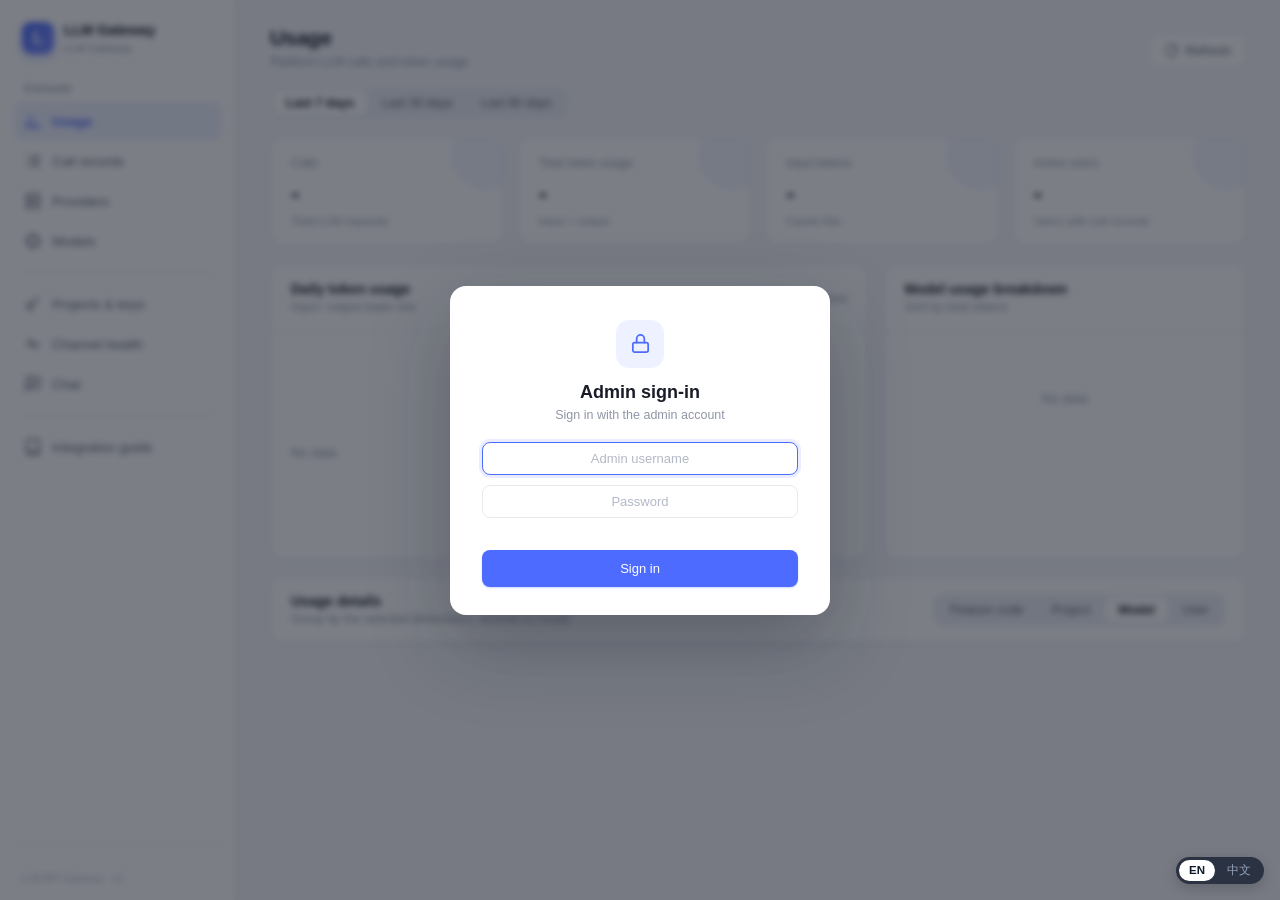
==== commit 1861e8ab: "feat: add English/Chinese UI switching (English default) - translate the admin console and chat UI a" ====
--- a/templates/model_manage.html
+++ b/templates/model_manage.html
@@ -146,6 +146,8 @@
     .field > label { font-size: 12px; font-weight: 600; color: var(--text-2); }
     .field > label .req { color: var(--danger); }
     .field .hint { font-size: 11.5px; color: var(--text-3); }
+    .field-head { display: flex; align-items: center; justify-content: space-between; gap: 12px; }
+    .field-name { font-size: 12px; font-weight: 600; color: var(--text-2); }
     .field-row { display: grid; grid-template-columns: 1fr 1fr; gap: 16px; }
     .field-row .full { grid-column: 1 / -1; }
     .radio-group { display: flex; gap: 16px; padding: 5px 0; }
@@ -215,6 +217,8 @@
     .toggle-track::before { content: ""; position: absolute; width: 18px; height: 18px; left: 2px; top: 2px; background: #fff; border-radius: 50%; transition: transform .2s; box-shadow: 0 1px 2px rgba(0,0,0,.18); }
     .toggle input:checked + .toggle-track { background: var(--success); }
     .toggle input:checked + .toggle-track::before { transform: translateX(16px); }
+    .toggle input:disabled + .toggle-track { opacity: .45; }
+    .toggle.is-disabled { cursor: not-allowed; }
     .toggle.loading { opacity: .5; pointer-events: none; }
 
     /* ========== 用量 ========== */
@@ -1181,7 +1185,7 @@
                     <span class="arrow" id="pNameArrow">▼</span>
                     <div class="combo-list" id="providerComboList"></div>
                 </div>
-                <span class="hint">实时匹配 companlist.txt；选中后 API 地址为空时会自动填入。</span>
+                <span class="hint">实时匹配 providers.txt；选中后 API 地址为空时会自动填入。</span>
             </div>
             <div class="field" style="margin-bottom:16px">
                 <label><span class="req">*</span> API 地址</label>
@@ -1328,8 +1332,14 @@
                     <span class="hint">模型自身扩展字段，如语音音色；与下方 OpenRouter 路由参数分开填写。</span>
                 </div>
                 <div class="field full">
-                    <label>OpenRouter 路由参数 (JSON)</label>
-                    <textarea class="textarea mono" id="mProviderConfig" placeholder='{"order": ["DeepInfra","GMICloud","CoreWeave"], "allow_fallbacks": true}'></textarea>
+                    <div class="field-head">
+                        <span class="field-name">OpenRouter 路由参数</span>
+                        <label class="toggle" id="providerConfigToggle" title="开启后按默认值注入 provider 字段">
+                            <input type="checkbox" id="mProviderConfigEnabled" onchange="onProviderConfigToggle()">
+                            <span class="toggle-track"></span>
+                        </label>
+                    </div>
+                    <textarea class="textarea mono" id="mProviderConfig" placeholder='{"order": ["DeepInfra","GMICloud","CoreWeave"], "allow_fallbacks": true}' hidden></textarea>
                     <span class="hint" id="providerParamHint">仅 OpenRouter 提供商会启用该参数。</span>
                 </div>
                 <div class="field full">
@@ -1499,6 +1509,7 @@
     </div>
 </div>
 
+<script src="/static/i18n.js"></script>
 <script>
 // ==================== 基础状态 ====================
 // ==================== 控制台配置（默认同源单环境） ====================
@@ -1554,7 +1565,7 @@
 let _usageDays = 7;
 let _usageGroupBy = ['model'];   // 用量明细分组维度：feature_code / model / user_id
 let _providers = null;          // 提供商缓存
-let _companyCache = null;       // companlist.txt 厂商列表缓存
+let _companyCache = null;       // providers.txt 厂商列表缓存
 let _companyTimer = null;       // 厂商远程模糊搜索防抖
 let _editingModel = null;       // 当前编辑的模型（历史数据回退判定 OpenRouter 用）
 let _modelCache = [];           // 当前提供商可用模型
@@ -2285,7 +2296,7 @@
     document.getElementById('providerOverlay').classList.remove('active');
 }
 
-// ==================== 提供商名称：companlist.txt 实时下拉 ====================
+// ==================== 提供商名称：providers.txt 实时下拉 ====================
 async function loadAllCompanies() {
     try {
         const result = await api('GET', '/company-search?name=');
@@ -2569,10 +2580,16 @@
     return `<span class="tag tag-blue" title="输入 / 输出（USD / 1M tokens）">${f(inp)} / ${f(out)}</span>`;
 }
 
+// 状态标签的「开启/关闭/跟随」在不同上下文含义不同（如关闭弹窗），
+// 这里直接按当前语言输出，并跳过运行时翻译。
+function uiText(en, zh) {
+    return (window.I18N && window.I18N.lang === 'en') ? en : zh;
+}
+
 function thinkTag(v) {
-    if (v === '1') return '<span class="tag tag-orange">开启</span>';
-    if (v === '2') return '<span class="tag tag-gray">关闭</span>';
-    return '<span class="tag tag-gray">跟随</span>';
+    if (v === '1') return '<span class="tag tag-orange" data-no-i18n">' + uiText('On', '开启') + '</span>';
+    if (v === '2') return '<span class="tag tag-gray" data-no-i18n">' + uiText('Off', '关闭') + '</span>';
+    return '<span class="tag tag-gray" data-no-i18n">' + uiText('Follow', '跟随') + '</span>';
 }
 
 function parseExtraConfig(extraConfig) {
@@ -2734,7 +2751,9 @@
         syncSamplingConflict();
         // 第一个框只展示除 provider 外的模型扩展配置，provider 由下方单独编辑
         document.getElementById('mExtraConfig').value = extraConfigWithoutProvider(model.extraConfig);
-        document.getElementById('mProviderConfig').value = providerConfigFromExtra(model.extraConfig);
+        const providerConfig = providerConfigFromExtra(model.extraConfig);
+        document.getElementById('mProviderConfig').value = providerConfig;
+        document.getElementById('mProviderConfigEnabled').checked = !!providerConfig.trim();
         document.getElementById('mRemarks').value = model.remarks || '';
         document.getElementById('modelLoadHint').textContent =
             selected ? '已关联提供商，点击模型名称可加载模型列表' : '历史模型未关联提供商，保存时保留原有地址与密钥';
@@ -2780,6 +2799,7 @@
     syncSamplingConflict();
     document.getElementById('mExtraConfig').value = '';
     document.getElementById('mProviderConfig').value = '';
+    document.getElementById('mProviderConfigEnabled').checked = false;
     document.getElementById('mRemarks').value = '';
     document.getElementById('modelLoadHint').textContent = '选择提供商后自动拉取可用模型';
     updateProviderParamState();
@@ -2844,18 +2864,37 @@
     return name.includes('openrouter') || url.includes('openrouter');
 }
 
+function onProviderConfigToggle() {
+    const enabled = document.getElementById('mProviderConfigEnabled');
+    const input = document.getElementById('mProviderConfig');
+    // 开关打开时填入现默认值；已有自定义 JSON 则保留
+    if (enabled.checked && !input.value.trim()) input.value = OPENROUTER_DEFAULT_PROVIDER;
+    updateProviderParamState();
+}
+
 function updateProviderParamState() {
+    const toggle = document.getElementById('providerConfigToggle');
+    const enabled = document.getElementById('mProviderConfigEnabled');
     const input = document.getElementById('mProviderConfig');
     const hint = document.getElementById('providerParamHint');
-    if (isOpenRouterProvider()) {
-        input.disabled = false;
-        hint.textContent = '当前为 OpenRouter，提供商参数会写入请求体 provider 字段。';
-        if (!input.value.trim()) input.value = OPENROUTER_DEFAULT_PROVIDER;
-    } else {
+    if (!isOpenRouterProvider()) {
+        enabled.checked = false;
+        enabled.disabled = true;
+        toggle.classList.add('is-disabled');
         input.disabled = true;
+        input.hidden = true;
         input.value = '';
         hint.textContent = '仅 OpenRouter 提供商会启用该参数。';
-    }
+        return;
+    }
+    enabled.disabled = false;
+    toggle.classList.remove('is-disabled');
+    if (enabled.checked && !input.value.trim()) input.value = OPENROUTER_DEFAULT_PROVIDER;
+    input.disabled = !enabled.checked;
+    input.hidden = !enabled.checked;
+    hint.textContent = enabled.checked
+        ? '已开启：默认使用上述路由参数，可按需修改。'
+        : '关闭时不注入 provider 字段；开启后使用默认路由参数。';
 }
 
 async function onProviderChange() {
@@ -2954,7 +2993,8 @@
 function buildExtraConfig() {
     const extraRaw = document.getElementById('mExtraConfig').value.trim();
     const providerInput = document.getElementById('mProviderConfig');
-    const providerRaw = providerInput.disabled ? '' : providerInput.value.trim();
+    const providerEnabled = document.getElementById('mProviderConfigEnabled').checked && !providerInput.disabled;
+    const providerRaw = providerEnabled ? providerInput.value.trim() : '';
 
     let extraObj = null;
     if (extraRaw) {
@@ -3528,7 +3568,7 @@
                 <td><input class="input route-input" id="routeRatio-${r.asyncType}" type="number" min="0" max="1" step="0.05" value="${r.outputRatio}"></td>
                 <td><select class="select" id="routeEnabled-${r.asyncType}">
                     <option value="1" ${Number(r.enabled) === 1 ? 'selected' : ''}>启用</option>
-                    <option value="0" ${Number(r.enabled) === 0 ? 'selected' : ''}>关闭</option>
+                    <option value="0" ${Number(r.enabled) === 0 ? 'selected' : ''}>禁用</option>
                 </select></td>
                 <td style="text-align:right"><button class="btn btn-primary btn-sm" onclick="saveRouting('${r.asyncType}')">保存</button></td>
             </tr>`).join('')
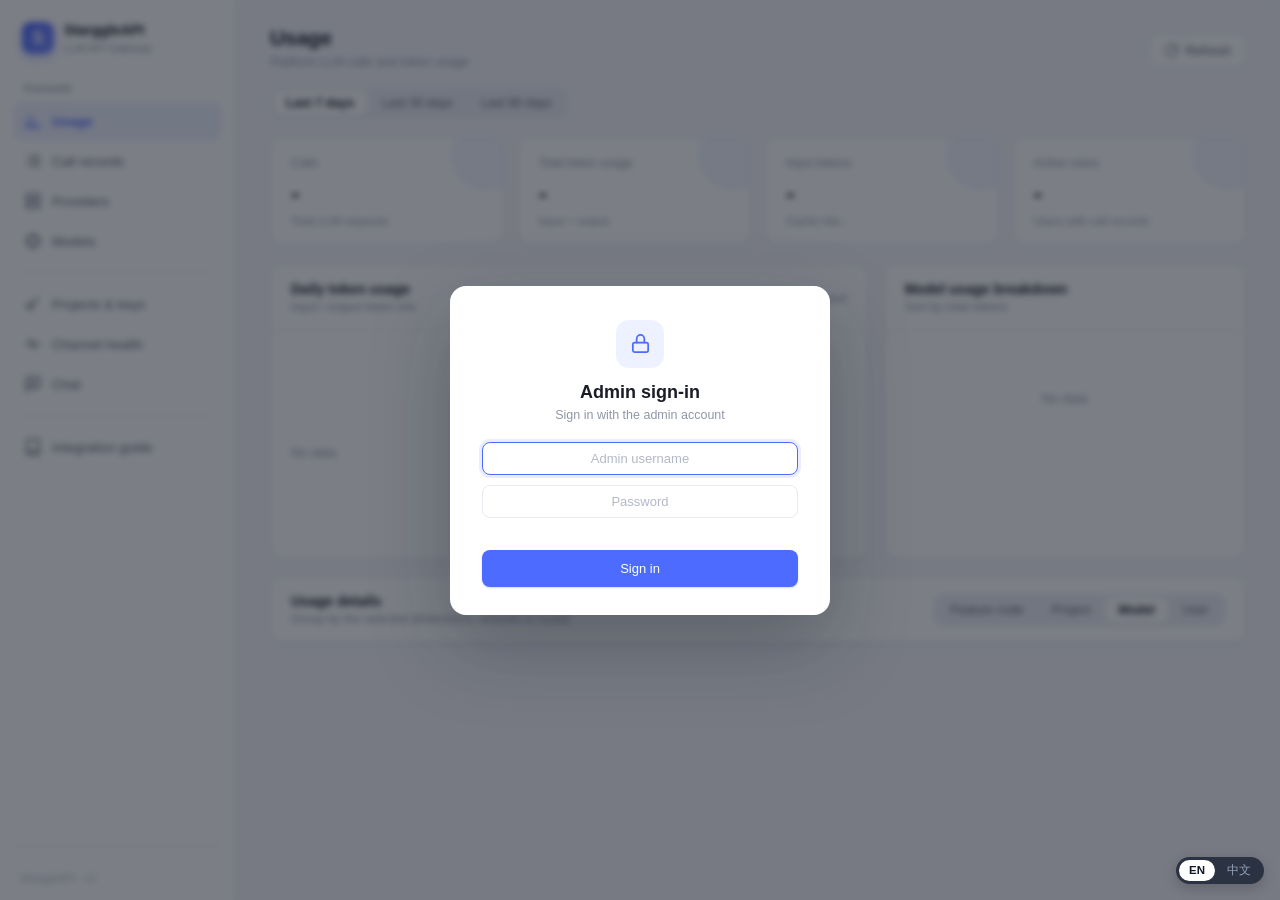
==== commit abeb4e11: "refactor: rebrand project as StarggleAPI" ====
--- a/templates/model_manage.html
+++ b/templates/model_manage.html
@@ -1,9 +1,9 @@
 <!DOCTYPE html>
-<html lang="zh-CN">
+<html lang="en">
 <head>
 <meta charset="UTF-8">
 <meta name="viewport" content="width=device-width, initial-scale=1.0">
-<title>大模型管理平台 - LLM Gateway</title>
+<title>大模型管理平台 - StarggleAPI</title>
 <style>
     :root {
         --accent: #4d6bfe;
@@ -471,9 +471,9 @@
     <!-- 左侧菜单 -->
     <aside class="sidebar">
         <div class="brand">
-            <div class="brand-mark">L</div>
+            <div class="brand-mark">S</div>
             <div class="brand-text">
-                <div class="brand-name">LLM Gateway</div>
+                <div class="brand-name">StarggleAPI</div>
                 <div class="brand-sub">大模型管理平台</div>
             </div>
         </div>
@@ -521,7 +521,7 @@
                 <div class="env-title">环境</div>
                 <div class="env-switch" id="envSwitch"></div>
             </div>
-            <div class="sidebar-version">LLM API Gateway · v2</div>
+            <div class="sidebar-version">StarggleAPI · v2</div>
         </div>
     </aside>
 
@@ -880,6 +880,19 @@
                 </div>
 
                 <div class="grid-3" id="healthClusterGrid"></div>
+
+                <div class="card" style="margin-top:18px">
+                    <div class="card-head">
+                        <div>
+                            <div class="card-title">LLM 报文日志</div>
+                            <div class="card-sub">开启后写入完整请求与响应；关闭后只保留摘要。日志可能包含用户提示词。</div>
+                        </div>
+                        <label class="toggle" title="切换完整 LLM 报文日志">
+                            <input type="checkbox" id="logPayloadEnabled" checked onchange="toggleLogPayload(this)">
+                            <span class="toggle-track"></span>
+                        </label>
+                    </div>
+                </div>
 
                 <div class="card" style="margin-top:18px">
                     <div class="card-head">
@@ -1577,6 +1590,7 @@
 let _currentProject = null;     // 当前展开的项目
 let _projectTokens = [];        // 当前项目 Token
 let _healthData = null;         // 渠道健康看板数据
+let _logPayloadEnabled = true;  // LLM 报文日志开关（默认开启）
 
 // ==================== 鉴权 ====================
 function checkAuth() {
@@ -3513,8 +3527,42 @@
     return api(method, path, body, moduleApiBase('health-manage'));
 }
 
+async function loadLogSettings() {
+    try {
+        const result = await healthApi('GET', '/log-settings');
+        const enabled = !!(result?.data?.enabled);
+        _logPayloadEnabled = enabled;
+        const input = document.getElementById('logPayloadEnabled');
+        if (input) input.checked = enabled;
+    } catch (e) {
+        // 读取失败时保持默认开启
+    }
+}
+
+async function toggleLogPayload(input) {
+    const next = !!input.checked;
+    input.disabled = true;
+    try {
+        const result = await healthApi('PUT', '/log-settings', { enabled: next });
+        if (result.code === 200) {
+            _logPayloadEnabled = !!(result.data?.enabled);
+            input.checked = _logPayloadEnabled;
+            toast(_logPayloadEnabled ? '已开启 LLM 报文日志' : '已关闭 LLM 报文日志');
+        } else {
+            input.checked = !next;
+            toast(result.message || '保存失败', false);
+        }
+    } catch (e) {
+        input.checked = !next;
+        toast('保存失败', false);
+    } finally {
+        input.disabled = false;
+    }
+}
+
 async function loadHealth(force) {
     if (_loaded.health && !force) return;
+    loadLogSettings();
     try {
         const result = await healthApi('GET', '/overview');
         _healthData = result?.data || {};
